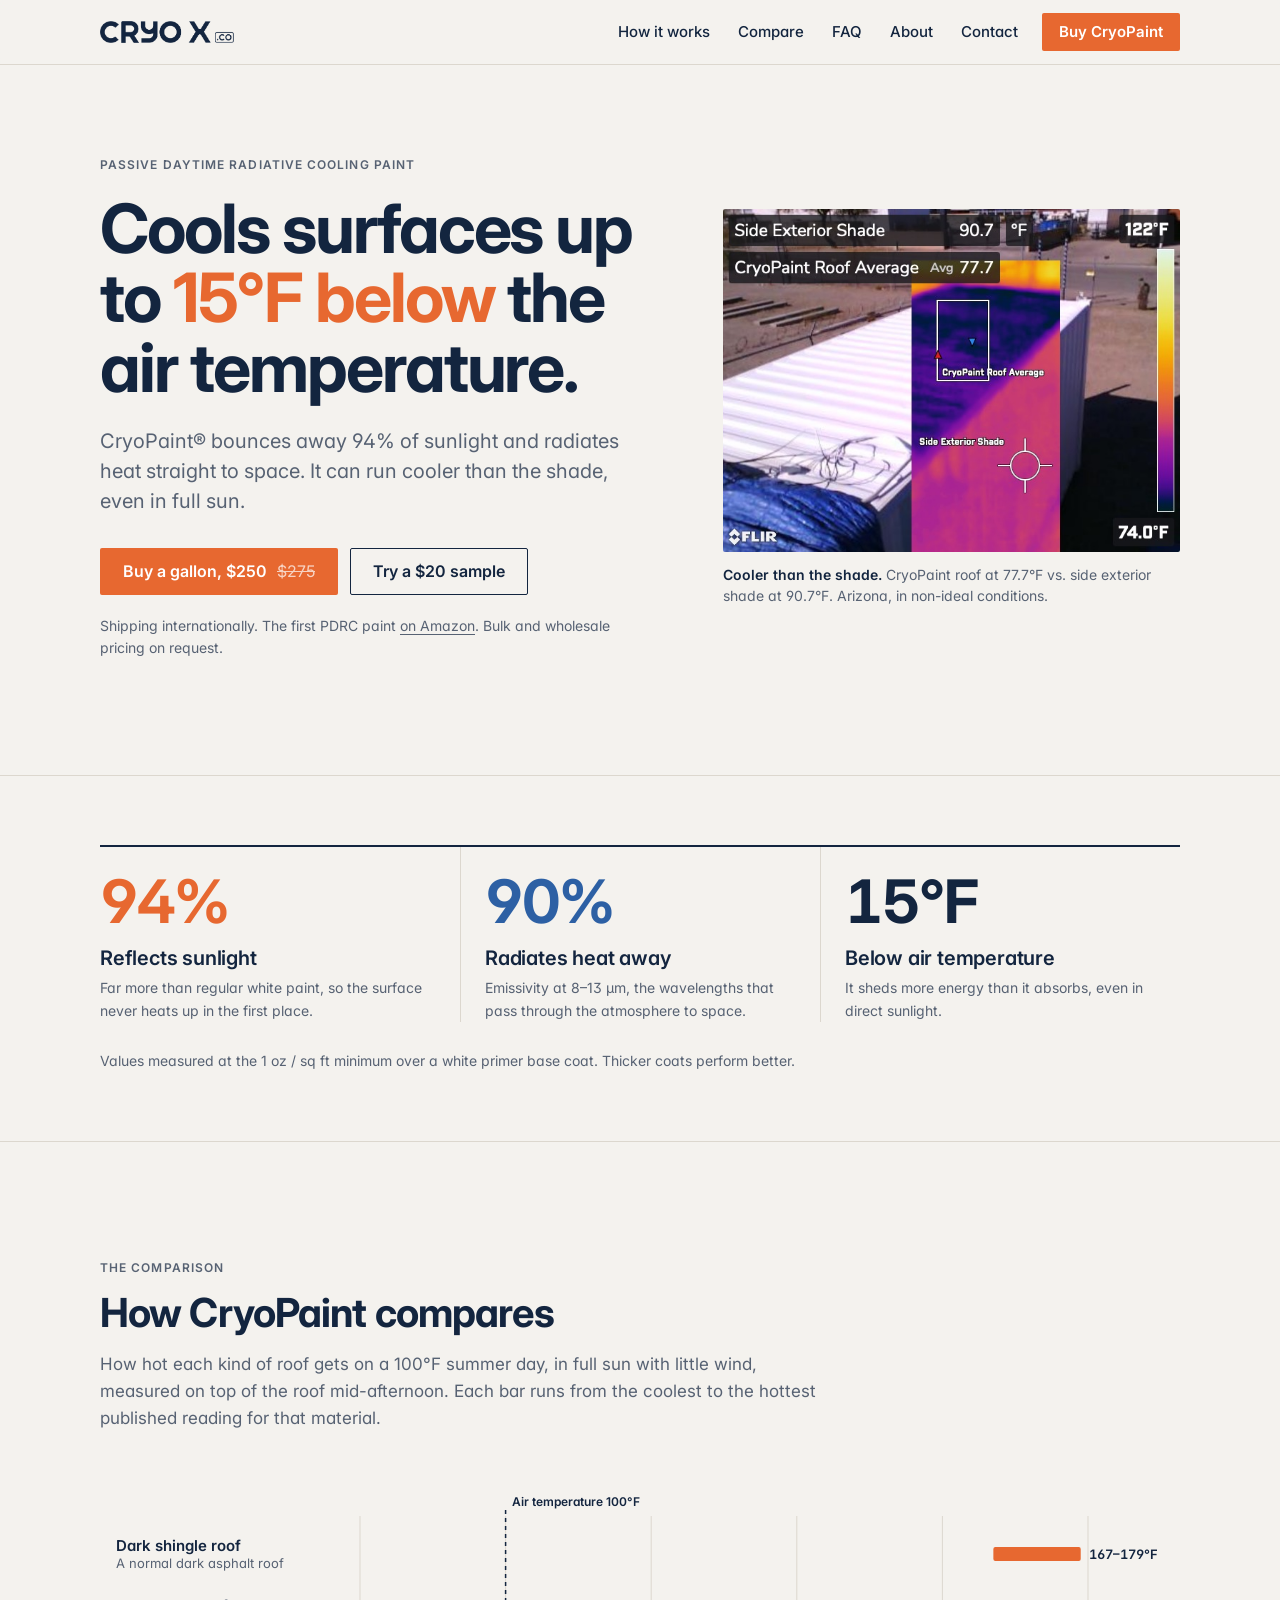
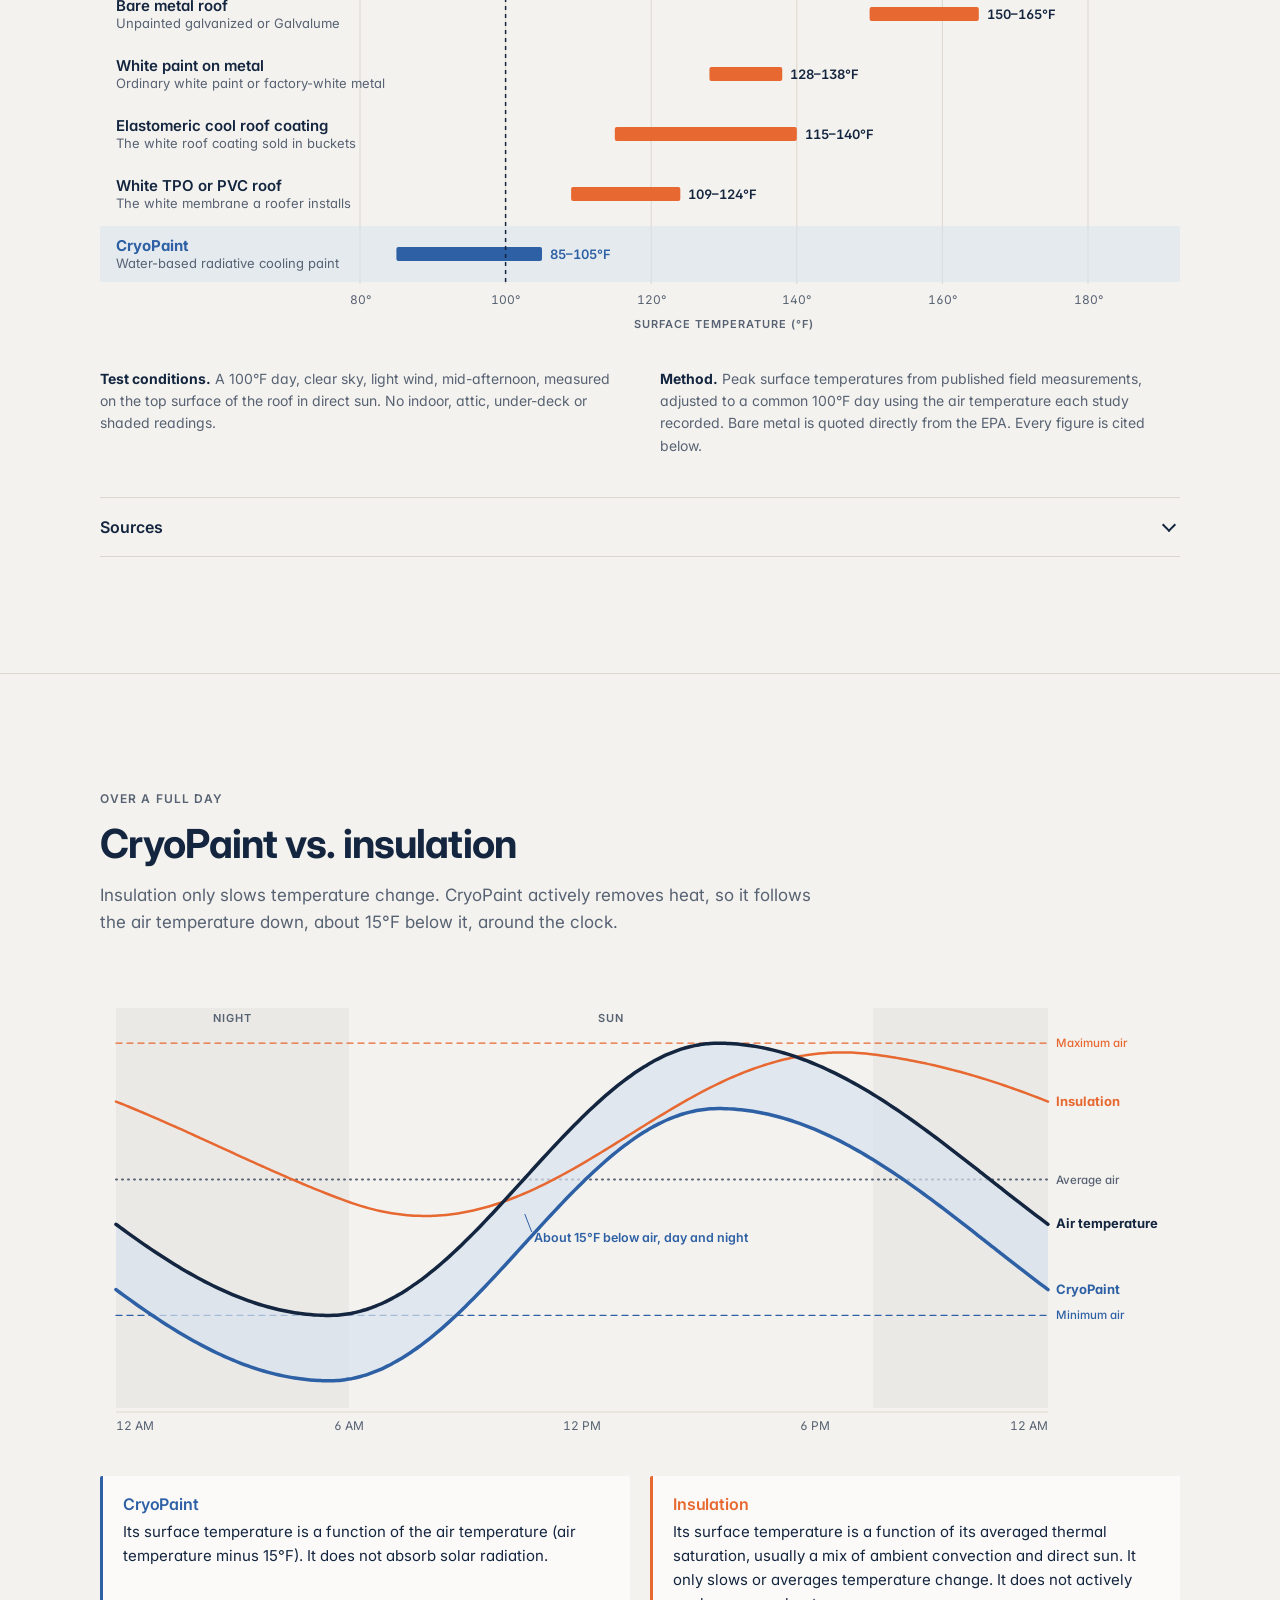
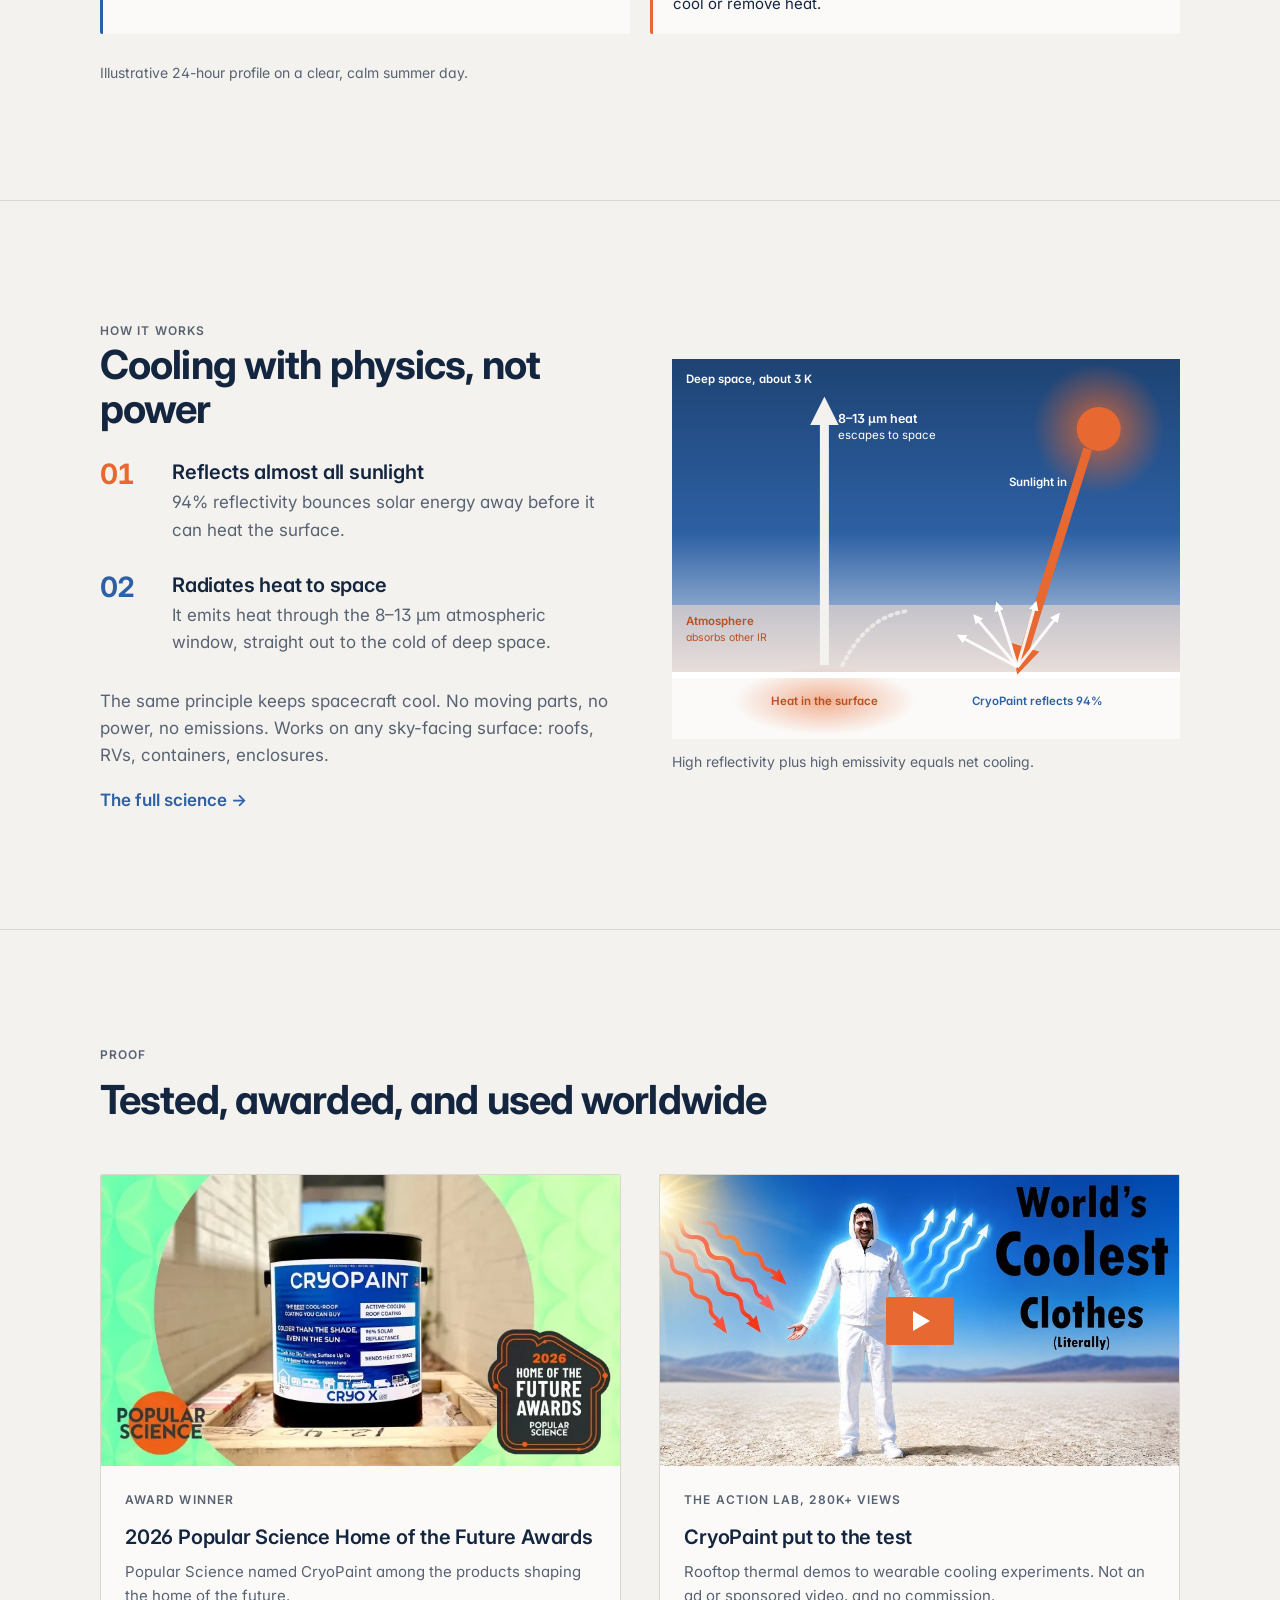
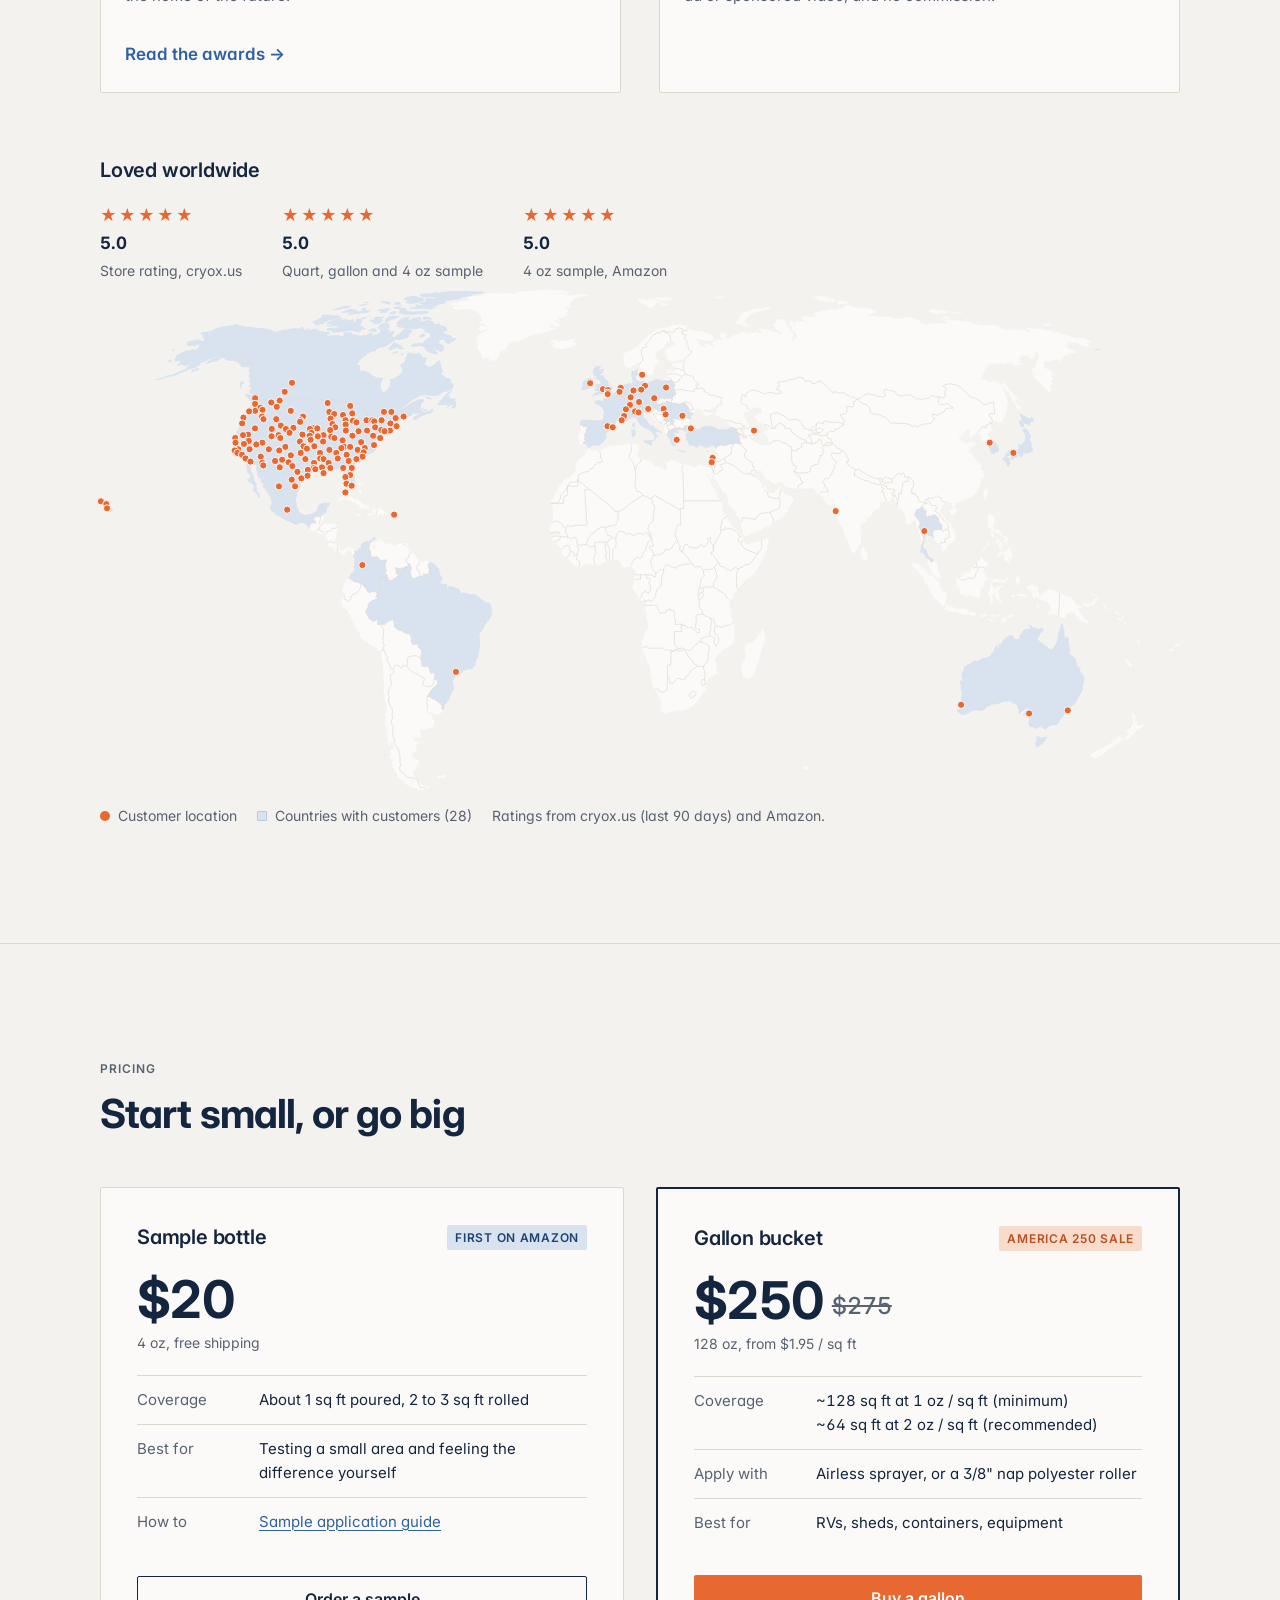
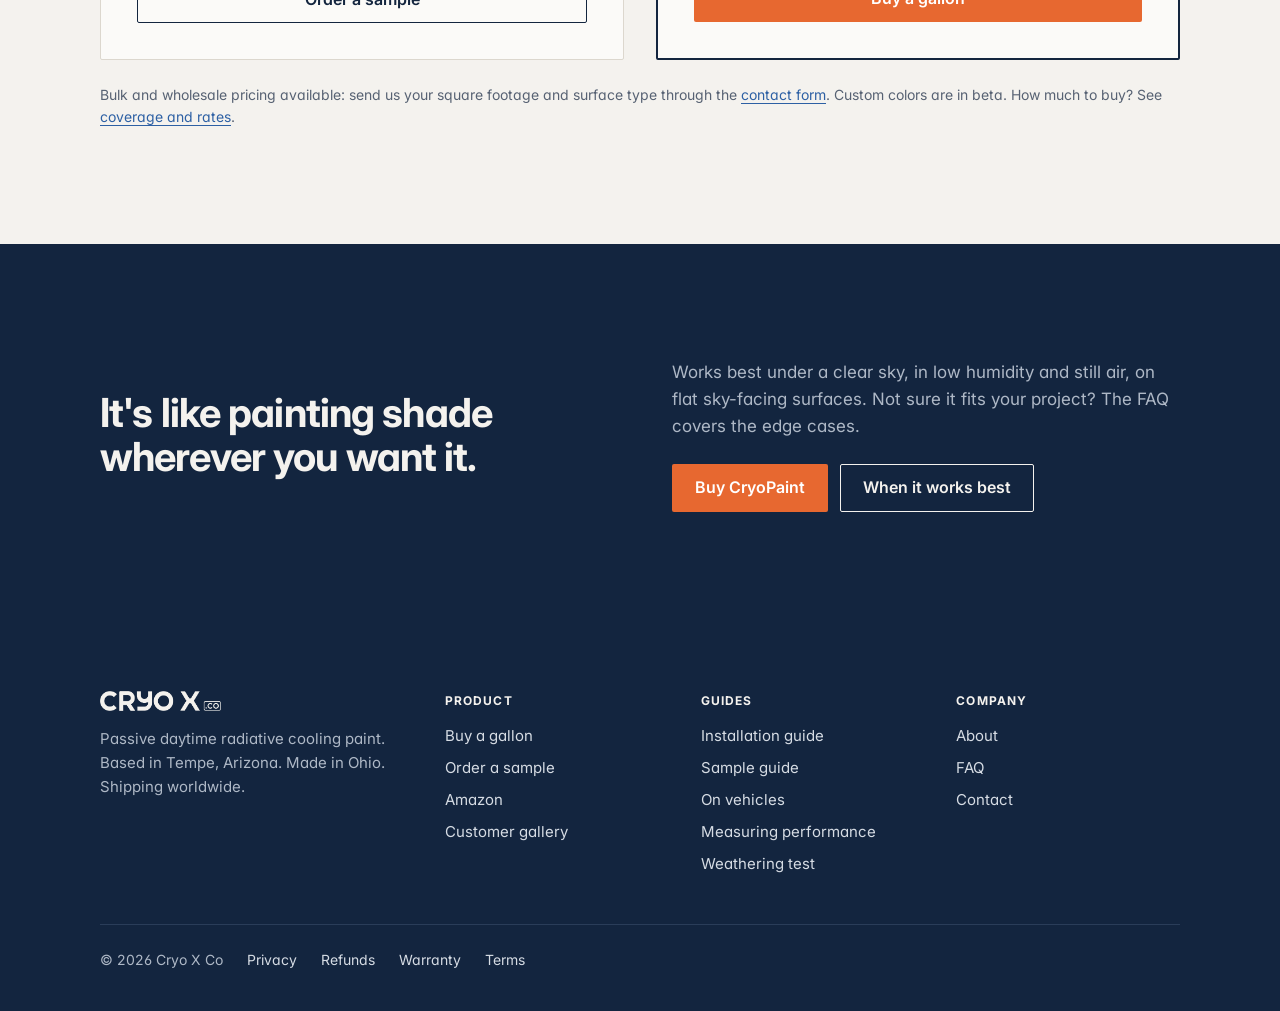
==== docs/index.html @ d5970e43 "Cryo X design refresh: two-color palette, type scale, D3 charts and map Co-Authored-By: Claude Opus " ====
<!doctype html>
<html lang="en">
<head>
<meta charset="utf-8">
<meta name="viewport" content="width=device-width, initial-scale=1, viewport-fit=cover">
<title>CryoPaint: Radiative Cooling Paint | Cryo X Co</title>
<meta name="description" content="CryoPaint passive radiative cooling paint cools surfaces up to 15°F below the air temperature with 94% solar reflectivity. Headquartered in Arizona.">
<meta name="theme-color" content="#F4F2EE">
<meta name="robots" content="noindex, nofollow">
<link rel="canonical" href="https://cryox.co/">
<link rel="preconnect" href="https://fonts.googleapis.com">
<link rel="preconnect" href="https://fonts.gstatic.com" crossorigin>
<link href="https://fonts.googleapis.com/css2?family=Inter:wght@400;500;600;700&display=swap" rel="stylesheet">
<link rel="stylesheet" href="css/site.css?v=1793215789">
</head>
<body>
<header class="site-head">
  <div class="wrap">
    <a class="brand" href="index.html" aria-label="Cryo X Co home"><img src="img/logo-ink.png" alt="Cryo X Co" width="140" height="22"></a>
    <nav class="nav" aria-label="Main">
      <a href="index.html#how">How it works</a>
      <a href="index.html#compare">Compare</a>
      <a href="faq.html">FAQ</a>
      <a href="about.html">About</a>
      <a href="https://cryox.co/contact">Contact</a>
    </nav>
    <a class="btn btn-primary btn-sm" href="https://www.cryox.us/products/cryopaint-gallon?utm_source=cryox.co&amp;utm_medium=referral&amp;utm_campaign=buy_button">Buy CryoPaint</a>
    <button class="menu-btn" aria-label="Menu" aria-expanded="false">
      <svg width="18" height="14" viewBox="0 0 18 14" aria-hidden="true"><path d="M0 1h18M0 7h18M0 13h18" stroke="currentColor" stroke-width="2"/></svg>
    </button>
  </div>
</header>
<main>
<section class="hero">
  <div class="wrap grid-2">
    <div>
      <span class="label">Passive daytime radiative cooling paint</span>
      <h1 class="display">Cools surfaces up to <span class="hl">15°F below</span> the air temperature.</h1>
      <p class="lede">CryoPaint® bounces away 94% of sunlight and radiates heat straight to space. It can run cooler than the shade, even in full sun.</p>
      <div class="btn-row">
        <a class="btn btn-primary" href="https://www.cryox.us/products/cryopaint-gallon?utm_source=cryox.co&amp;utm_medium=referral&amp;utm_campaign=buy_button">Buy a gallon, $250 <s>$275</s></a>
        <a class="btn btn-ghost" href="https://www.cryox.us/products/cryopaint-sample?utm_source=cryox.co&amp;utm_medium=referral&amp;utm_campaign=sample_button">Try a $20 sample</a>
      </div>
      <p class="hero-meta">Shipping internationally. The first PDRC paint <a href="https://www.amazon.com/dp/B0H5G1BRLW">on Amazon</a>. Bulk and wholesale pricing on request.</p>
    </div>
    <figure class="photo">
      <img src="img/thermal-shade.jpg" width="640" height="480" alt="Thermal image: CryoPaint-coated roof at 77.7°F next to exterior shade at 90.7°F">
      <figcaption><strong>Cooler than the shade.</strong> CryoPaint roof at 77.7°F vs. side exterior shade at 90.7°F. Arizona, in non-ideal conditions.</figcaption>
    </figure>
  </div>
</section>

<section class="tight">
  <div class="wrap">
    <div class="stats">
      <div class="stat">
        <div class="big orange">94%</div>
        <h3>Reflects sunlight</h3>
        <p>Far more than regular white paint, so the surface never heats up in the first place.</p>
      </div>
      <div class="stat">
        <div class="big blue">90%</div>
        <h3>Radiates heat away</h3>
        <p>Emissivity at 8–13 µm, the wavelengths that pass through the atmosphere to space.</p>
      </div>
      <div class="stat">
        <div class="big">15°F</div>
        <h3>Below air temperature</h3>
        <p>It sheds more energy than it absorbs, even in direct sunlight.</p>
      </div>
    </div>
    <p class="footnote">Values measured at the 1 oz / sq ft minimum over a white primer base coat. Thicker coats perform better.</p>
  </div>
</section>

<section id="compare">
  <div class="wrap">
    <div class="sec-head">
      <span class="label">The comparison</span>
      <h2>How CryoPaint compares</h2>
      <p>How hot each kind of roof gets on a 100°F summer day, in full sun with little wind, measured on top of the roof mid-afternoon. Each bar runs from the coolest to the hottest published reading for that material.</p>
    </div>
    <div id="compare-chart" class="chart"></div>
    <div class="chart-notes">
      <p><strong>Test conditions.</strong> A 100°F day, clear sky, light wind, mid-afternoon, measured on the top surface of the roof in direct sun. No indoor, attic, under-deck or shaded readings.</p>
      <p><strong>Method.</strong> Peak surface temperatures from published field measurements, adjusted to a common 100°F day using the air temperature each study recorded. Bare metal is quoted directly from the EPA. Every figure is cited below.</p>
    </div>
    <details class="sources">
      <summary>Sources</summary>
      <div class="details-body">
        <div class="source-item">
          <h4>Dark shingle roof, 167–179°F</h4>
          <ul>
            <li>171.3°F with air at 104°F. Black EPDM membrane, Long Island City NY, July 2011. Gaffin et al., <em>Environmental Research Letters</em> 7:014029 (2012), Table 3.</li>
            <li>164.1°F with daily max air 85 to 95°F. Asphalt shingle panel, August 2000. Kriner, Miller &amp; Desjarlais, Oak Ridge National Laboratory, Buildings VIII, Table 2.</li>
            <li>Corroboration: EPA, <em>Reducing Urban Heat Islands</em>, Ch. 4 (draft): black asphalt roofs reach 165 to 185°F at summer midday.</li>
          </ul>
        </div>
        <div class="source-item">
          <h4>Bare metal roof, 150–165°F</h4>
          <ul>
            <li>Quoted directly from EPA, <em>Reducing Urban Heat Islands</em>, Ch. 4 (draft).</li>
            <li>Also measured: ORNL Buildings VIII, Table A-1: unpainted galvanized steel peaked at 156.0°F, 55% Al-Zn at 147.8°F (no air temperature published, so not used to set the bar).</li>
          </ul>
        </div>
        <div class="source-item">
          <h4>White paint on metal, 128–138°F</h4>
          <ul>
            <li>123.0°F with daily max air 85 to 95°F. White PVDF painted galvanized steel, weathered reflectance 0.610. ORNL Buildings VIII, Table 2.</li>
            <li>Reflectance basis: 0.55 to 0.70 for white painted metal. <em>A Practical Guide to Cool Roofs and Cool Pavements</em>, Global Cool Cities Alliance, 2012.</li>
          </ul>
        </div>
        <div class="source-item">
          <h4>Elastomeric cool roof coating, 115–140°F</h4>
          <ul>
            <li>120°F with outdoor air peaking just under 105°F. Davis CA, July 1997. Akbari, Gartland &amp; Konopacki, LBNL, ACEEE Summer Study 1998.</li>
            <li>135°F with outdoor air about 95°F. San Jose CA, August 1997. Same study.</li>
            <li>127.6°F with air at 104°F. White acrylic elastomeric, MoMA Queens NY, July 2011. Gaffin et al. (2012).</li>
          </ul>
        </div>
        <div class="source-item">
          <h4>White TPO or PVC roof, 109–124°F</h4>
          <ul>
            <li>106.1°F with max outdoor air about 97°F. New white thermoplastic membrane, August 1998. Roodvoets, Miller &amp; Desjarlais, ORNL and Cool Roof Rating Council, Table 1.</li>
            <li>127.6°F with air at 104°F. White TPO sample, Queens Botanical Garden NY, July 2011. Gaffin et al. (2012).</li>
            <li>After three years of weathering the same membrane read 140.2°F (no air temperature published, so not used to set the bar).</li>
          </ul>
        </div>
        <div class="source-item">
          <h4>CryoPaint, 85–105°F</h4>
          <ul>
            <li>Rated 0 to 15°F below air temperature on sky-facing surfaces in direct sun, with 94% solar reflectance and 90% 8–13 µm emissivity. The top of the range is the worst case, a few degrees above air. Wind, humidity and tilt beyond 30 degrees reduce the margin.</li>
            <li>This is a Cryo X Co product specification, not a third-party field measurement, and is the only bar not drawn from published literature.</li>
          </ul>
        </div>
      </div>
    </details>
  </div>
</section>

<section id="insulation">
  <div class="wrap">
    <div class="sec-head">
      <span class="label">Over a full day</span>
      <h2>CryoPaint vs. insulation</h2>
      <p>Insulation only slows temperature change. CryoPaint actively removes heat, so it follows the air temperature down, about 15°F below it, around the clock.</p>
    </div>
    <div class="legend" id="insulation-legend" hidden>
      <span><i style="background:var(--ink)"></i>Air temperature</span>
      <span><i style="background:var(--orange)"></i>Insulation</span>
      <span><i style="background:var(--blue)"></i>CryoPaint</span>
    </div>
    <div id="insulation-chart" class="chart"></div>
    <div class="callouts">
      <div class="callout">
        <h3 class="hl-blue">CryoPaint</h3>
        <p>Its surface temperature is a function of the air temperature (air temperature minus 15°F). It does not absorb solar radiation.</p>
      </div>
      <div class="callout orange">
        <h3 class="hl">Insulation</h3>
        <p>Its surface temperature is a function of its averaged thermal saturation, usually a mix of ambient convection and direct sun. It only slows or averages temperature change. It does not actively cool or remove heat.</p>
      </div>
    </div>
    <p class="footnote">Illustrative 24-hour profile on a clear, calm summer day.</p>
  </div>
</section>

<section id="how">
  <div class="wrap grid-2">
    <div>
      <span class="label">How it works</span>
      <h2>Cooling with physics, not power</h2>
      <div class="points">
        <div class="point">
          <div class="n hl">01</div>
          <div><h3>Reflects almost all sunlight</h3><p>94% reflectivity bounces solar energy away before it can heat the surface.</p></div>
        </div>
        <div class="point">
          <div class="n hl-blue">02</div>
          <div><h3>Radiates heat to space</h3><p>It emits heat through the 8–13 µm atmospheric window, straight out to the cold of deep space.</p></div>
        </div>
      </div>
      <p class="muted">The same principle keeps spacecraft cool. No moving parts, no power, no emissions. Works on any sky-facing surface: roofs, RVs, containers, enclosures.</p>
      <p><a class="text-link" href="https://cryox.co/how-it-works">The full science</a></p>
    </div>
    <figure>
      <div id="how-diagram" class="chart"></div>
      <figcaption>High reflectivity plus high emissivity equals net cooling.</figcaption>
    </figure>
  </div>
</section>

<section id="proof">
  <div class="wrap">
    <div class="sec-head">
      <span class="label">Proof</span>
      <h2>Tested, awarded, and used worldwide</h2>
    </div>
    <div class="proof">
      <article class="card">
        <a href="https://www.popsci.com/gear/home-of-the-future-awards-2026/"><img src="img/popsci.webp" width="768" height="432" alt="Winner of the 2026 Popular Science Home of the Future Awards" loading="lazy"></a>
        <div class="card-body">
          <span class="label">Award winner</span>
          <h3>2026 Popular Science Home of the Future Awards</h3>
          <p>Popular Science named CryoPaint among the products shaping the home of the future.</p>
          <a class="text-link" href="https://www.popsci.com/gear/home-of-the-future-awards-2026/">Read the awards</a>
        </div>
      </article>
      <article class="card">
        <button class="video" data-yt="FnKNOPlR2Yo" aria-label="Play: The Action Lab puts CryoPaint to the test">
          <img src="img/actionlab.jpg" width="960" height="540" alt="" loading="lazy">
          <span class="play" aria-hidden="true"></span>
        </button>
        <div class="card-body">
          <span class="label">The Action Lab, 280K+ views</span>
          <h3>CryoPaint put to the test</h3>
          <p>Rooftop thermal demos to wearable cooling experiments. Not an ad or sponsored video, and no commission.</p>
        </div>
      </article>
    </div>

    <div class="map-wrap">
      <h3>Loved worldwide</h3>
      <div class="ratings">
        <div class="rating"><span class="stars" aria-hidden="true">★★★★★</span><span class="score">5.0</span><span class="what">Store rating, cryox.us</span></div>
        <div class="rating"><span class="stars" aria-hidden="true">★★★★★</span><span class="score">5.0</span><span class="what">Quart, gallon and 4 oz sample</span></div>
        <div class="rating"><span class="stars" aria-hidden="true">★★★★★</span><span class="score">5.0</span><span class="what">4 oz sample, Amazon</span></div>
      </div>
      <div id="customer-map" class="chart" data-world="data/countries-110m.json" data-points="data/customers.json"></div>
      <div class="map-legend">
        <span><i></i>Customer location</span>
        <span><i class="sq"></i><span>Countries with customers (<span id="country-count">20+</span>)</span></span>
        <span>Ratings from cryox.us (last 90 days) and Amazon.</span>
      </div>
    </div>
  </div>
</section>

<section id="buy">
  <div class="wrap">
    <div class="sec-head">
      <span class="label">Pricing</span>
      <h2>Start small, or go big</h2>
    </div>
    <div class="prices">
      <div class="price-card">
        <div class="top"><h3>Sample bottle</h3><span class="tag blue">First on Amazon</span></div>
        <div class="price">$20</div>
        <div class="unit">4 oz, free shipping</div>
        <ul class="spec">
          <li><span>Coverage</span><span>About 1 sq ft poured, 2 to 3 sq ft rolled</span></li>
          <li><span>Best for</span><span>Testing a small area and feeling the difference yourself</span></li>
          <li><span>How to</span><span><a href="https://cryox.co/sample-guide">Sample application guide</a></span></li>
        </ul>
        <a class="btn btn-ghost" href="https://www.cryox.us/products/cryopaint-sample?utm_source=cryox.co&amp;utm_medium=referral&amp;utm_campaign=sample_button">Order a sample</a>
      </div>
      <div class="price-card featured">
        <div class="top"><h3>Gallon bucket</h3><span class="tag">America 250 sale</span></div>
        <div class="price">$250<s>$275</s></div>
        <div class="unit">128 oz, from $1.95 / sq ft</div>
        <ul class="spec">
          <li><span>Coverage</span><span class="num">~128 sq ft at 1 oz / sq ft (minimum)<br>~64 sq ft at 2 oz / sq ft (recommended)</span></li>
          <li><span>Apply with</span><span>Airless sprayer, or a 3/8" nap polyester roller</span></li>
          <li><span>Best for</span><span>RVs, sheds, containers, equipment</span></li>
        </ul>
        <a class="btn btn-primary" href="https://www.cryox.us/products/cryopaint-gallon?utm_source=cryox.co&amp;utm_medium=referral&amp;utm_campaign=buy_button">Buy a gallon</a>
      </div>
    </div>
    <p class="price-note">Bulk and wholesale pricing available: send us your square footage and surface type through the <a href="https://cryox.co/contact">contact form</a>. Custom colors are in beta. How much to buy? See <a href="faq.html#application">coverage and rates</a>.</p>
  </div>
</section>

<section class="band-ink">
  <div class="wrap grid-2">
    <div>
      <h2>It's like painting shade wherever you want it.</h2>
    </div>
    <div>
      <p class="muted" style="margin-bottom:24px">Works best under a clear sky, in low humidity and still air, on flat sky-facing surfaces. Not sure it fits your project? The FAQ covers the edge cases.</p>
      <div class="btn-row">
        <a class="btn btn-primary" href="https://www.cryox.us/products/cryopaint-gallon?utm_source=cryox.co&amp;utm_medium=referral&amp;utm_campaign=buy_button">Buy CryoPaint</a>
        <a class="btn btn-ghost" href="faq.html#conditions">When it works best</a>
      </div>
    </div>
  </div>
</section>
</main>
<footer class="site-foot">
  <div class="wrap">
    <div class="cols">
      <div>
        <a class="brand" href="index.html"><img src="img/logo-light.png" alt="Cryo X Co" width="128" height="20"></a>
        <p>Passive daytime radiative cooling paint. Based in Tempe, Arizona. Made in Ohio. Shipping worldwide.</p>
      </div>
      <div>
        <h4>Product</h4>
        <ul>
          <li><a href="https://www.cryox.us/products/cryopaint-gallon?utm_source=cryox.co&amp;utm_medium=referral&amp;utm_campaign=buy_button">Buy a gallon</a></li>
          <li><a href="https://www.cryox.us/products/cryopaint-sample?utm_source=cryox.co&amp;utm_medium=referral&amp;utm_campaign=sample_button">Order a sample</a></li>
          <li><a href="https://www.amazon.com/dp/B0H5G1BRLW">Amazon</a></li>
          <li><a href="https://cryox.co/applications">Customer gallery</a></li>
        </ul>
      </div>
      <div>
        <h4>Guides</h4>
        <ul>
          <li><a href="https://cryox.co/gallon-guide">Installation guide</a></li>
          <li><a href="https://cryox.co/sample-guide">Sample guide</a></li>
          <li><a href="https://cryox.co/vehicles">On vehicles</a></li>
          <li><a href="https://cryox.co/measuring-performance">Measuring performance</a></li>
          <li><a href="https://cryox.co/weathering">Weathering test</a></li>
        </ul>
      </div>
      <div>
        <h4>Company</h4>
        <ul>
          <li><a href="about.html">About</a></li>
          <li><a href="faq.html">FAQ</a></li>
          <li><a href="https://cryox.co/contact">Contact</a></li>
        </ul>
      </div>
    </div>
    <div class="legal">
      <span>&copy; 2026 Cryo X Co</span>
      <a href="https://cryox.co/privacy-policy">Privacy</a>
      <a href="https://cryox.co/refund-policy">Refunds</a>
      <a href="https://cryox.co/warranty">Warranty</a>
      <a href="https://cryox.co/terms-of-service">Terms</a>
    </div>
  </div>
</footer>
<script src="vendor/d3.min.js"></script>
<script src="vendor/topojson-client.min.js"></script>
<script src="js/site.js?v=1793215789"></script>
</body>
</html>
---- docs/css/site.css ----
/* Cryo X Co: two colors (orange #E76830, blue #2D60A4) + tints/shades, bg #F4F2EE. */
:root {
  --orange: #E76830;
  --orange-dark: #B9501F;
  --orange-tint: #F8DCCB;
  --blue: #2D60A4;
  --blue-dark: #1E4373;
  --blue-tint: #D9E3F0;
  --ink: #13253F;
  --ink-2: #576273;
  --bg: #F4F2EE;
  --surface: #FBFAF8;
  --rule: #DCD7CE;
  --radius: 2px;

  /* Type scale: one family, five steps. */
  --font: "Inter", system-ui, -apple-system, "Segoe UI", sans-serif;
  --fs-display: clamp(2.5rem, 1.6rem + 3.6vw, 4.25rem);
  --fs-h2: clamp(1.75rem, 1.35rem + 1.6vw, 2.5rem);
  --fs-h3: 1.25rem;
  --fs-body: 1.0625rem;
  --fs-small: 0.875rem;
  --fs-label: 0.75rem;

  --wrap: 1160px;
  --gutter: clamp(16px, 4vw, 40px);
  --section: clamp(64px, 9vw, 120px);
}

*, *::before, *::after { box-sizing: border-box; }
[hidden] { display: none !important; }
html { -webkit-text-size-adjust: 100%; scroll-behavior: smooth; }
body {
  margin: 0;
  background: var(--bg);
  color: var(--ink);
  font: 400 var(--fs-body)/1.6 var(--font);
  font-feature-settings: "cv11", "ss01";
  -webkit-font-smoothing: antialiased;
}
img, svg { display: block; max-width: 100%; }
a { color: var(--blue); text-underline-offset: 3px; text-decoration-thickness: 1px; }
a:hover { color: var(--blue-dark); }
::selection { background: var(--orange-tint); }

/* ---------- Type ---------- */
h1, h2, h3, h4 { margin: 0; color: var(--ink); font-weight: 700; }
.display { font-size: var(--fs-display); line-height: 1.02; letter-spacing: -0.03em; }
h2, .h2 { font-size: var(--fs-h2); line-height: 1.1; letter-spacing: -0.022em; }
h3, .h3 { font-size: var(--fs-h3); line-height: 1.3; font-weight: 600; letter-spacing: -0.01em; }
p { margin: 0 0 1em; }
p:last-child { margin-bottom: 0; }
.lede { font-size: 1.25rem; line-height: 1.5; color: var(--ink-2); max-width: 40ch; }
.small, small { font-size: var(--fs-small); line-height: 1.5; }
.muted { color: var(--ink-2); }
.label {
  font-size: var(--fs-label); font-weight: 600; letter-spacing: 0.09em;
  text-transform: uppercase; color: var(--ink-2);
}
.num { font-variant-numeric: tabular-nums; }
.hl { color: var(--orange); }
.hl-blue { color: var(--blue); }

/* ---------- Layout ---------- */
.wrap { max-width: var(--wrap); margin: 0 auto; padding: 0 var(--gutter); }
.narrow { max-width: 760px; }
section { padding: var(--section) 0; }
section + section { border-top: 1px solid var(--rule); }
section.tight { padding: calc(var(--section) * 0.6) 0; }
.band-ink { background: var(--ink); color: var(--bg); border-top: 0 !important; }
.band-ink h2, .band-ink h3 { color: var(--bg); }
.band-ink .muted, .band-ink .label { color: #AEB8C6; }
.band-ink + section { border-top: 0; }
.sec-head { max-width: 720px; margin-bottom: clamp(32px, 4vw, 56px); }
.sec-head .label { display: block; margin-bottom: 14px; }
.sec-head h2 + p { margin-top: 16px; color: var(--ink-2); }
.grid-2 { display: grid; grid-template-columns: repeat(2, minmax(0, 1fr)); gap: clamp(32px, 5vw, 72px); align-items: center; }
.grid-3 { display: grid; grid-template-columns: repeat(3, minmax(0, 1fr)); gap: clamp(24px, 3vw, 40px); }
@media (max-width: 860px) {
  .grid-2, .grid-3 { grid-template-columns: 1fr; }
}

/* ---------- Header ---------- */
.site-head {
  position: sticky; top: 0; z-index: 20;
  background: rgba(244, 242, 238, 0.92);
  backdrop-filter: saturate(1.4) blur(10px);
  -webkit-backdrop-filter: saturate(1.4) blur(10px);
  border-bottom: 1px solid var(--rule);
}
.site-head .wrap { display: flex; align-items: center; gap: 24px; height: 64px; }
.brand img { height: 22px; width: auto; }
.nav { display: flex; gap: 28px; margin-left: auto; font-size: 0.9375rem; font-weight: 500; }
.nav a { color: var(--ink); text-decoration: none; }
.nav a:hover, .nav a[aria-current="page"] { color: var(--orange); }
.menu-btn { display: none; }
@media (max-width: 860px) {
  .nav { display: none; }
  .site-head .btn { margin-left: auto; }
  .menu-btn {
    display: grid; place-items: center; width: 40px; height: 40px;
    border: 1px solid var(--rule); border-radius: var(--radius); background: transparent; color: var(--ink); cursor: pointer;
  }
  .nav.open {
    display: flex; flex-direction: column; gap: 0;
    position: absolute; top: 64px; left: 0; right: 0;
    background: var(--bg); border-bottom: 1px solid var(--rule);
    padding: 8px var(--gutter) 16px;
  }
  .nav.open a { padding: 12px 0; border-bottom: 1px solid var(--rule); font-size: 1.0625rem; }
  .nav.open a:last-child { border-bottom: 0; }
}

/* ---------- Buttons ---------- */
.btn {
  display: inline-flex; align-items: center; gap: 10px;
  padding: 13px 22px; border-radius: var(--radius);
  font: 600 1rem/1.2 var(--font); text-decoration: none; white-space: nowrap;
  border: 1px solid transparent; cursor: pointer;
  transition: background-color .15s, color .15s, border-color .15s;
}
.btn-primary { background: var(--orange); color: #fff; }
.btn-primary:hover { background: var(--orange-dark); color: #fff; }
.btn-ghost { background: transparent; color: var(--ink); border-color: var(--ink); }
.btn-ghost:hover { background: var(--ink); color: var(--bg); }
.band-ink .btn-ghost { color: var(--bg); border-color: var(--bg); }
.band-ink .btn-ghost:hover { background: var(--bg); color: var(--ink); }
.btn-sm { padding: 9px 16px; font-size: 0.9375rem; }
.btn s { opacity: 0.7; font-weight: 400; }
.btn-row { display: flex; flex-wrap: wrap; gap: 12px; align-items: center; }
.text-link { font-weight: 600; text-decoration: none; }
.text-link::after { content: " \2192"; }
.text-link:hover { text-decoration: underline; }

/* The few remaining pills */
.tag {
  display: inline-block; padding: 3px 8px; border-radius: var(--radius);
  font-size: var(--fs-label); font-weight: 600; letter-spacing: 0.06em; text-transform: uppercase;
  background: var(--orange-tint); color: var(--orange-dark);
}
.tag.blue { background: var(--blue-tint); color: var(--blue-dark); }

/* ---------- Hero ---------- */
.hero { padding: clamp(48px, 7vw, 96px) 0 var(--section); }
.hero .grid-2 { grid-template-columns: 1.1fr 0.9fr; }
.hero .label { display: block; margin-bottom: 20px; }
.hero h1 { margin-bottom: 24px; }
.hero .lede { margin-bottom: 32px; }
.hero-meta { margin-top: 20px; font-size: var(--fs-small); color: var(--ink-2); }
.hero-meta a { color: inherit; }
figure { margin: 0; }
.photo img { width: 100%; height: auto; border-radius: var(--radius); }
figcaption { margin-top: 12px; font-size: var(--fs-small); color: var(--ink-2); line-height: 1.5; }
figcaption strong { color: var(--ink); font-weight: 600; }
@media (max-width: 860px) { .hero .grid-2 { grid-template-columns: 1fr; } }

/* ---------- Stats ---------- */
.stats { display: grid; grid-template-columns: repeat(3, 1fr); border-top: 2px solid var(--ink); }
.stat { padding: 24px 24px 0 0; }
.stat + .stat { padding-left: 24px; border-left: 1px solid var(--rule); }
.stat .big {
  font-size: clamp(2.5rem, 1.8rem + 2.6vw, 3.75rem); font-weight: 700; line-height: 1;
  letter-spacing: -0.03em; font-variant-numeric: tabular-nums;
}
.stat .big.orange { color: var(--orange); }
.stat .big.blue { color: var(--blue); }
.stat h3 { margin: 14px 0 6px; }
.stat p { color: var(--ink-2); font-size: var(--fs-small); }
.footnote { margin-top: 28px; font-size: var(--fs-small); color: var(--ink-2); }
@media (max-width: 700px) {
  .stats { grid-template-columns: 1fr; }
  .stat, .stat + .stat { padding: 20px 0; border-left: 0; }
  .stat + .stat { border-top: 1px solid var(--rule); }
}

/* ---------- Charts ---------- */
.chart { width: 100%; position: relative; }
.chart svg { overflow: visible; }
.chart text { font-family: var(--font); fill: var(--ink); }
.chart .axis text { font-size: 12px; fill: var(--ink-2); font-variant-numeric: tabular-nums; }
.chart .axis line, .chart .grid line { stroke: var(--rule); }
.chart .axis path { display: none; }
.chart-notes { display: grid; grid-template-columns: 1fr 1fr; gap: 24px 40px; margin-top: 32px; font-size: var(--fs-small); color: var(--ink-2); }
.chart-notes strong { color: var(--ink); }
@media (max-width: 700px) { .chart-notes { grid-template-columns: 1fr; } }
.callouts { display: grid; grid-template-columns: 1fr 1fr; gap: 20px; margin-top: 28px; }
.callout { padding: 18px 20px; background: var(--surface); border-left: 3px solid var(--blue); border-radius: var(--radius); font-size: 0.9375rem; }
.callout.orange { border-left-color: var(--orange); }
.callout h3 { font-size: 1rem; margin-bottom: 6px; }
@media (max-width: 700px) { .callouts { grid-template-columns: 1fr; } }
.legend { display: flex; flex-wrap: wrap; gap: 8px 20px; margin-bottom: 16px; font-size: var(--fs-small); color: var(--ink-2); }
.legend span { display: inline-flex; align-items: center; gap: 8px; }
.legend i { display: inline-block; width: 18px; height: 3px; border-radius: 1px; }

/* ---------- Disclosure (sources, FAQ) ---------- */
details { border-top: 1px solid var(--rule); }
details:last-of-type { border-bottom: 1px solid var(--rule); }
summary {
  list-style: none; cursor: pointer; padding: 18px 40px 18px 0; position: relative;
  font-weight: 600; font-size: 1.0625rem; line-height: 1.4;
}
summary::-webkit-details-marker { display: none; }
summary::after {
  content: ""; position: absolute; right: 6px; top: 50%; width: 10px; height: 10px;
  border-right: 2px solid var(--ink); border-bottom: 2px solid var(--ink);
  transform: translateY(-70%) rotate(45deg); transition: transform .2s;
}
details[open] summary::after { transform: translateY(-30%) rotate(-135deg); }
summary:hover { color: var(--orange); }
.details-body { padding: 0 0 24px; color: var(--ink-2); max-width: 72ch; }
.details-body p { margin-bottom: 0.8em; }
.sources { margin-top: 40px; }
.sources summary { font-size: 1rem; }
.source-item { margin-bottom: 24px; font-size: var(--fs-small); }
.source-item h4 { font-size: 0.9375rem; margin-bottom: 4px; }
.source-item ul { margin: 8px 0 0; padding-left: 18px; }
.source-item li { margin-bottom: 6px; }

/* ---------- How it works ---------- */
.points { display: grid; gap: 28px; margin: 28px 0 32px; }
.point { display: grid; grid-template-columns: 56px 1fr; gap: 16px; align-items: start; }
.point .n {
  font-size: 1.75rem; font-weight: 700; line-height: 1.1; letter-spacing: -0.02em; font-variant-numeric: tabular-nums;
}
.point h3 { margin-bottom: 4px; }
.point p { color: var(--ink-2); }

/* ---------- Proof ---------- */
.proof { display: grid; grid-template-columns: 1fr 1fr; gap: clamp(24px, 3vw, 40px); }
.card { background: var(--surface); border: 1px solid var(--rule); border-radius: var(--radius); overflow: hidden; display: flex; flex-direction: column; }
.card-body { padding: 24px; display: flex; flex-direction: column; gap: 10px; flex: 1; }
.card-body h3 { margin-top: 4px; }
.card-body p { color: var(--ink-2); font-size: 0.9375rem; }
.card-body .text-link { margin-top: auto; padding-top: 8px; }
.card img { width: 100%; height: auto; aspect-ratio: 16 / 9; object-fit: cover; }
.video { position: relative; display: block; aspect-ratio: 16 / 9; background: var(--ink); cursor: pointer; border: 0; padding: 0; width: 100%; }
.video img { position: absolute; inset: 0; width: 100%; height: 100%; object-fit: cover; }
.video iframe { position: absolute; inset: 0; width: 100%; height: 100%; border: 0; }
.video .play {
  position: absolute; left: 50%; top: 50%; width: 68px; height: 48px; transform: translate(-50%, -50%);
  background: var(--orange); border-radius: var(--radius); display: grid; place-items: center;
}
.video .play::before { content: ""; border-style: solid; border-width: 10px 0 10px 17px; border-color: transparent transparent transparent #fff; margin-left: 4px; }
@media (max-width: 860px) { .proof { grid-template-columns: 1fr; } }

.map-wrap { margin-top: clamp(40px, 5vw, 64px); }
.ratings { display: flex; flex-wrap: wrap; gap: 12px 40px; align-items: baseline; margin: 20px 0 8px; }
.rating { display: flex; flex-direction: column; gap: 2px; }
.rating .stars { color: var(--orange); letter-spacing: 2px; font-size: 1rem; }
.rating .score { font-weight: 700; font-variant-numeric: tabular-nums; }
.rating .what { font-size: var(--fs-small); color: var(--ink-2); }
.map-legend { display: flex; flex-wrap: wrap; gap: 8px 20px; font-size: var(--fs-small); color: var(--ink-2); margin-top: 12px; }
.map-legend > span { display: inline-flex; align-items: center; gap: 8px; }
.map-legend i { width: 10px; height: 10px; border-radius: 50%; background: var(--orange); display: inline-block; }
.map-legend i.sq { border-radius: 1px; background: var(--blue-tint); border: 1px solid #B8C8DD; }

/* ---------- Pricing ---------- */
.prices { display: grid; grid-template-columns: 1fr 1fr; gap: clamp(20px, 3vw, 32px); }
.price-card { background: var(--surface); border: 1px solid var(--rule); border-radius: var(--radius); padding: clamp(24px, 3vw, 36px); display: flex; flex-direction: column; }
.price-card.featured { border: 2px solid var(--ink); }
.price-card .top { display: flex; justify-content: space-between; align-items: center; gap: 12px; margin-bottom: 12px; }
.price-card .price { font-size: clamp(2.5rem, 2rem + 2vw, 3.25rem); font-weight: 700; letter-spacing: -0.03em; line-height: 1; margin: 12px 0 6px; font-variant-numeric: tabular-nums; }
.price-card .price s { font-size: 0.45em; font-weight: 500; color: var(--ink-2); letter-spacing: 0; margin-left: 8px; vertical-align: middle; }
.price-card .unit { color: var(--ink-2); font-size: var(--fs-small); margin-bottom: 20px; }
.spec { list-style: none; padding: 0; margin: 0 0 28px; font-size: 0.9375rem; }
.spec li { display: grid; grid-template-columns: 110px 1fr; gap: 12px; padding: 12px 0; border-top: 1px solid var(--rule); }
.spec li span:first-child { color: var(--ink-2); }
.price-card .btn { margin-top: auto; justify-content: center; }
.price-note { margin-top: 24px; font-size: var(--fs-small); color: var(--ink-2); }
@media (max-width: 760px) { .prices { grid-template-columns: 1fr; } .spec li { grid-template-columns: 96px 1fr; } }

/* ---------- Tables ---------- */
.table-wrap { overflow-x: auto; -webkit-overflow-scrolling: touch; border-top: 2px solid var(--ink); }
table { width: 100%; border-collapse: collapse; font-size: 0.9375rem; min-width: 640px; }
th { text-align: left; font-size: var(--fs-label); text-transform: uppercase; letter-spacing: 0.08em; color: var(--ink-2); font-weight: 600; padding: 12px 16px 12px 0; border-bottom: 1px solid var(--rule); }
td { padding: 14px 16px 14px 0; border-bottom: 1px solid var(--rule); vertical-align: top; }
td:first-child { font-weight: 600; white-space: nowrap; }
td .muted { display: block; font-weight: 400; font-size: var(--fs-small); }

/* ---------- Lists / features ---------- */
.feature h3 { margin-bottom: 8px; }
.feature p { color: var(--ink-2); font-size: 0.9375rem; }
.feature { border-top: 2px solid var(--ink); padding-top: 18px; }
.feature.blue { border-top-color: var(--blue); }
.feature.orange { border-top-color: var(--orange); }

.cond { display: grid; grid-template-columns: 200px 1fr; gap: 8px 32px; padding: 24px 0; border-top: 1px solid var(--rule); }
.cond:last-child { border-bottom: 1px solid var(--rule); }
.cond h3 { margin-bottom: 8px; }
.cond p { color: var(--ink-2); font-size: 0.9375rem; }
@media (max-width: 700px) { .cond { grid-template-columns: 1fr; } }

.timeline { list-style: none; padding: 0; margin: 0; }
.timeline li { display: grid; grid-template-columns: 96px 1fr; gap: 24px; padding: 20px 0; border-top: 1px solid var(--rule); }
.timeline .yr { font-weight: 700; font-size: 1.25rem; color: var(--blue); font-variant-numeric: tabular-nums; }
.timeline p { color: var(--ink-2); font-size: 0.9375rem; margin-top: 4px; }

blockquote.pull {
  margin: 0; font-size: clamp(1.5rem, 1.1rem + 1.6vw, 2.25rem); line-height: 1.25; font-weight: 600;
  letter-spacing: -0.02em; max-width: 24ch;
}

/* ---------- FAQ page ---------- */
.faq-layout { display: grid; grid-template-columns: 220px 1fr; gap: clamp(32px, 5vw, 72px); align-items: start; }
.faq-toc { position: sticky; top: 88px; display: grid; gap: 2px; font-size: 0.9375rem; }
.faq-toc a { color: var(--ink-2); text-decoration: none; padding: 6px 0 6px 12px; border-left: 2px solid var(--rule); }
.faq-toc a:hover { color: var(--ink); border-left-color: var(--orange); }
.faq-group { scroll-margin-top: 88px; }
.faq-group + .faq-group { margin-top: 64px; }
.faq-group > h2 { font-size: 1.5rem; margin-bottom: 16px; }
.faq-search { width: 100%; padding: 14px 16px; font: inherit; border: 1px solid var(--rule); border-radius: var(--radius); background: var(--surface); color: var(--ink); margin-bottom: 40px; }
.faq-search:focus { outline: 2px solid var(--blue); outline-offset: 1px; }
@media (max-width: 860px) { .faq-layout { grid-template-columns: 1fr; } .faq-toc { display: none; } }

/* ---------- Footer ---------- */
.site-foot { background: var(--ink); color: #AEB8C6; padding: 64px 0 40px; font-size: 0.9375rem; }
.site-foot .cols { display: grid; grid-template-columns: 1.4fr 1fr 1fr 1fr; gap: 32px; }
.site-foot h4 { color: var(--bg); font-size: var(--fs-label); text-transform: uppercase; letter-spacing: 0.09em; margin-bottom: 14px; }
.site-foot ul { list-style: none; margin: 0; padding: 0; display: grid; gap: 8px; }
.site-foot a { color: #D6DCE4; text-decoration: none; }
.site-foot a:hover { color: var(--orange); }
.site-foot .brand img { height: 20px; margin-bottom: 16px; }
.site-foot .legal { margin-top: 48px; padding-top: 24px; border-top: 1px solid #2A3D59; display: flex; flex-wrap: wrap; gap: 8px 24px; font-size: var(--fs-small); }
@media (max-width: 860px) { .site-foot .cols { grid-template-columns: 1fr 1fr; } }
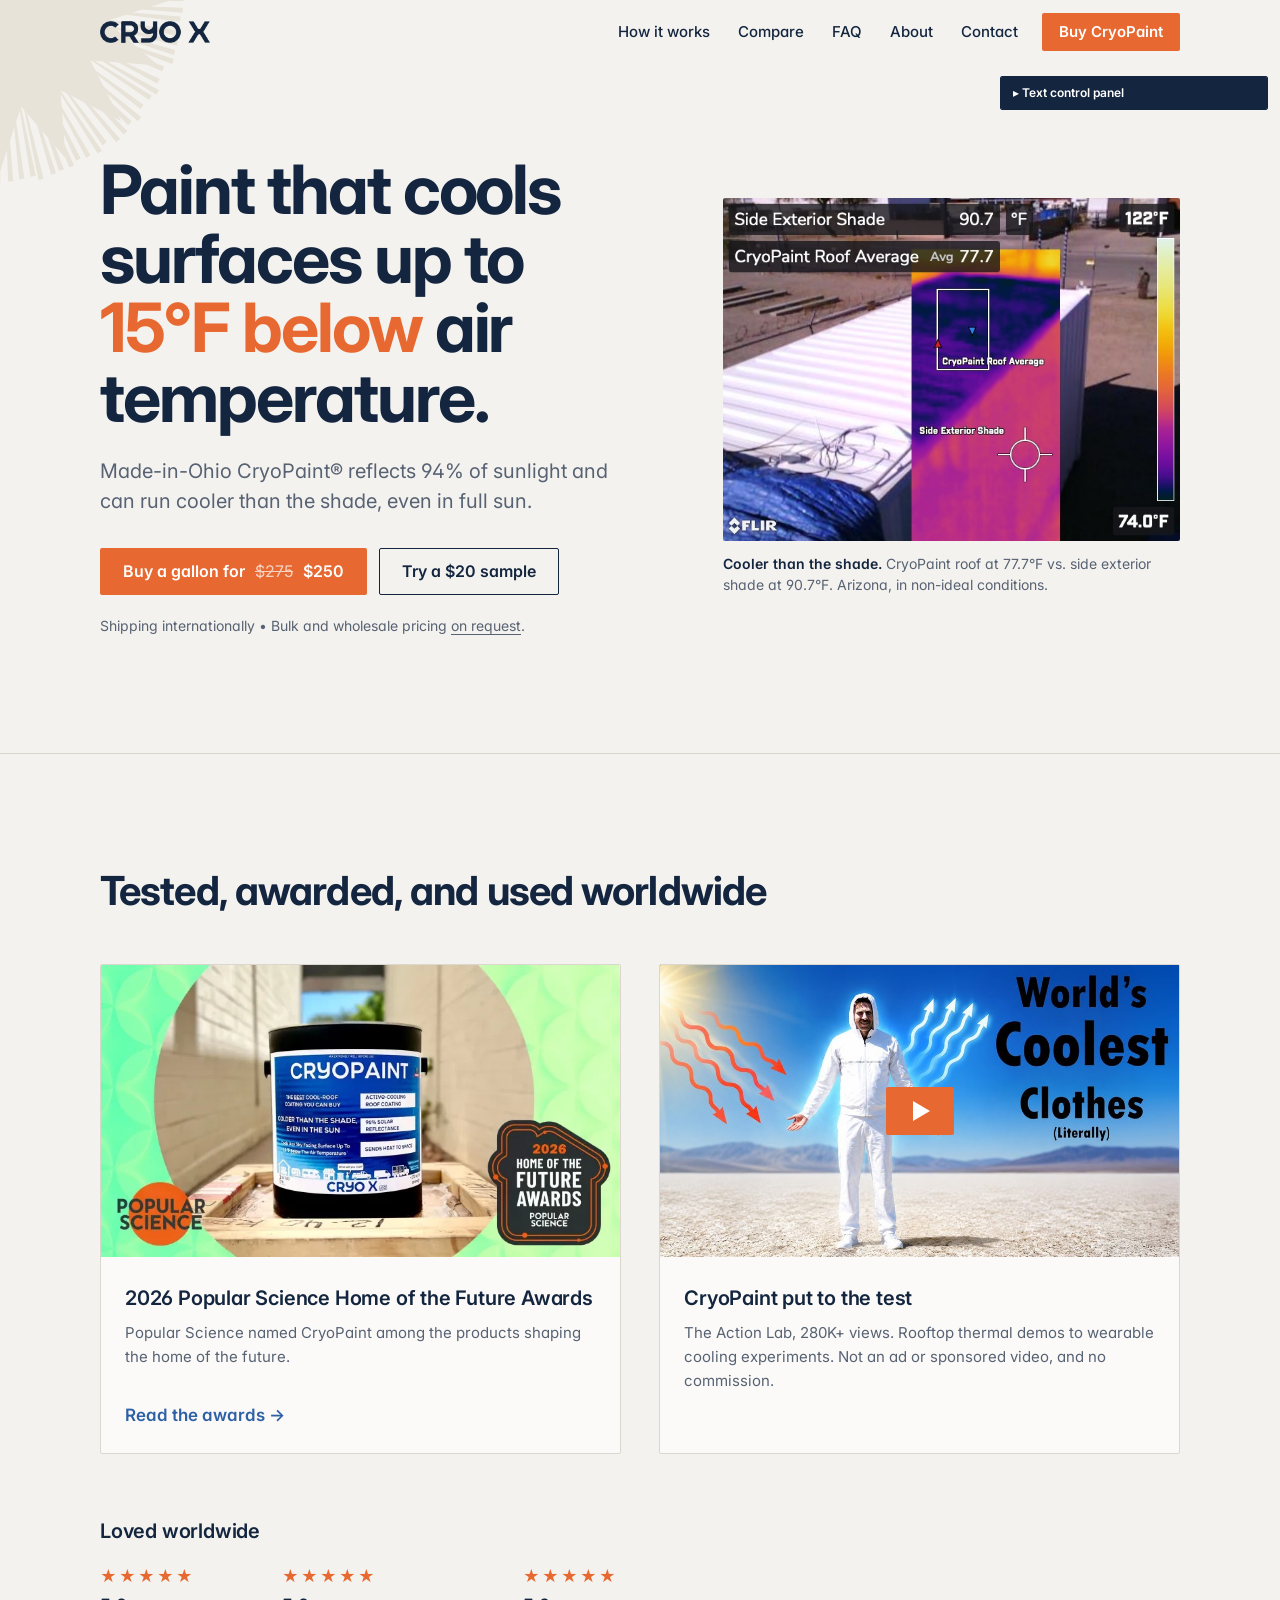
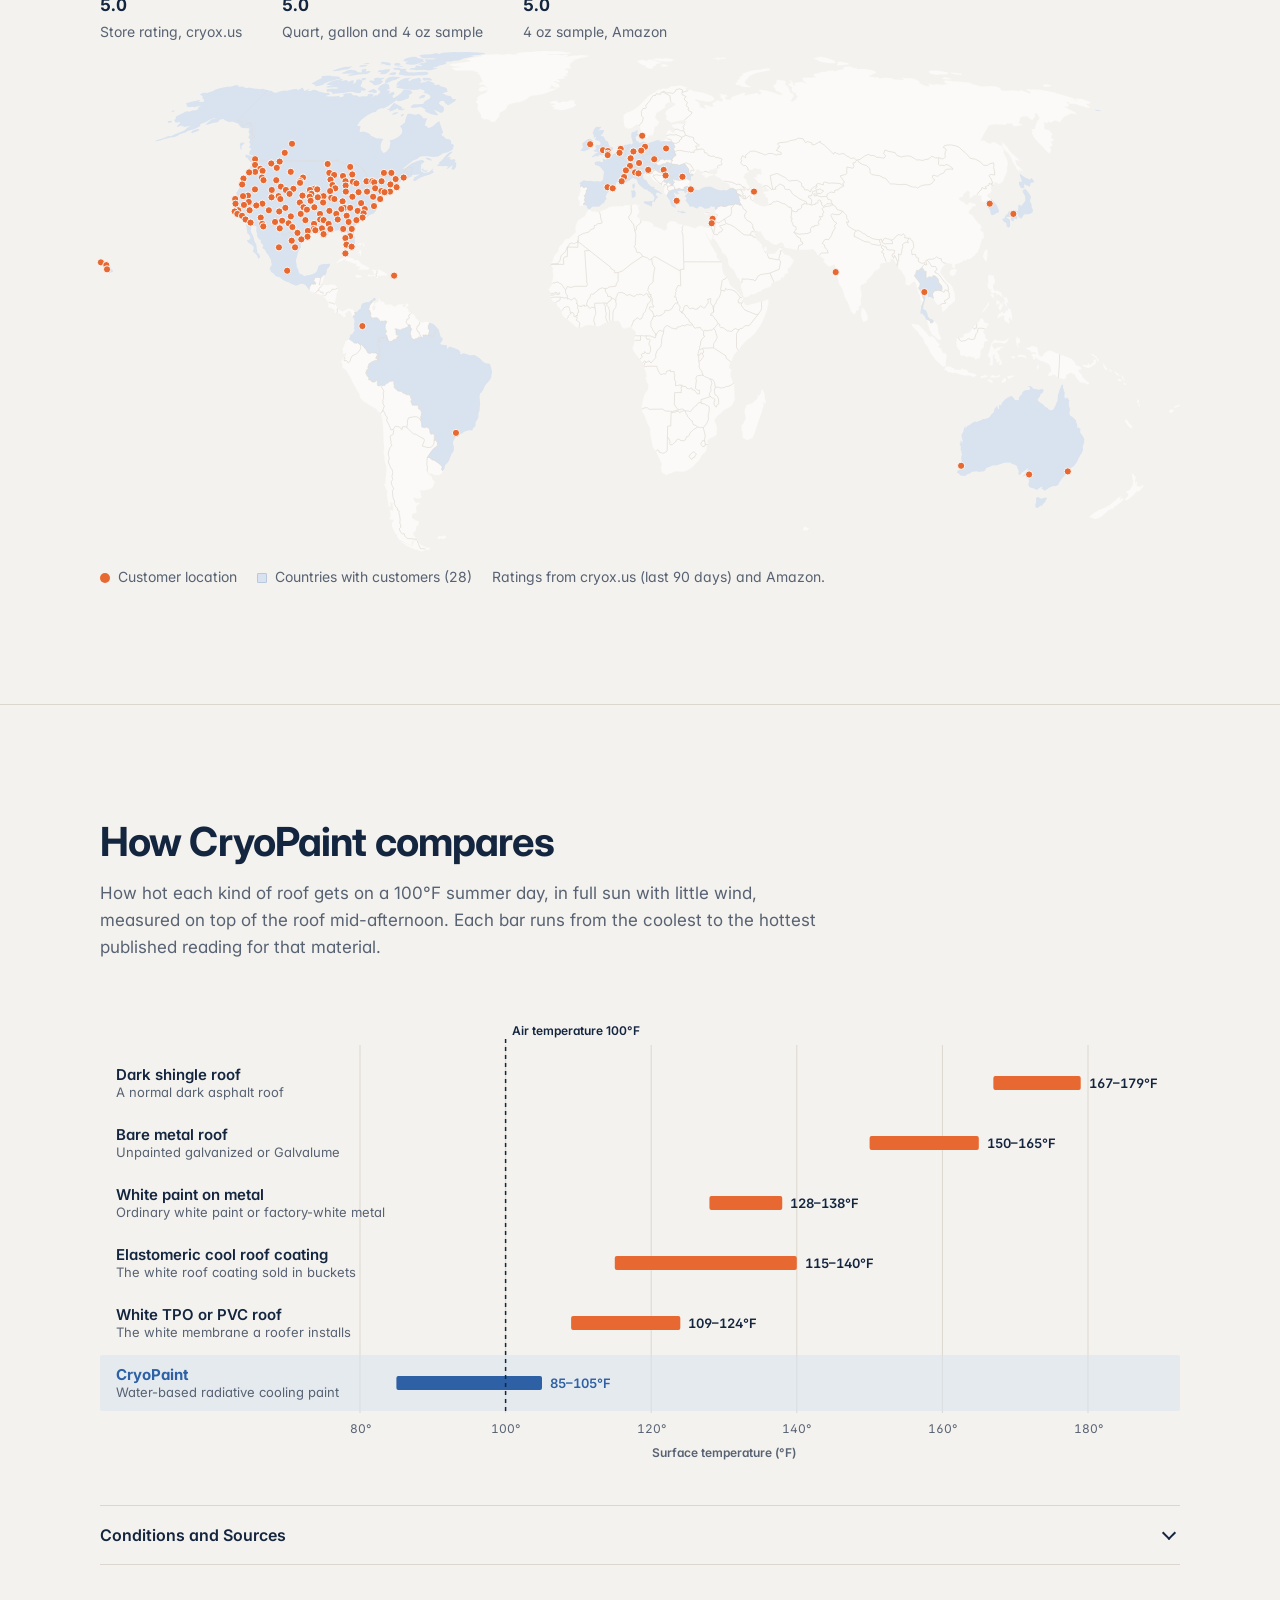
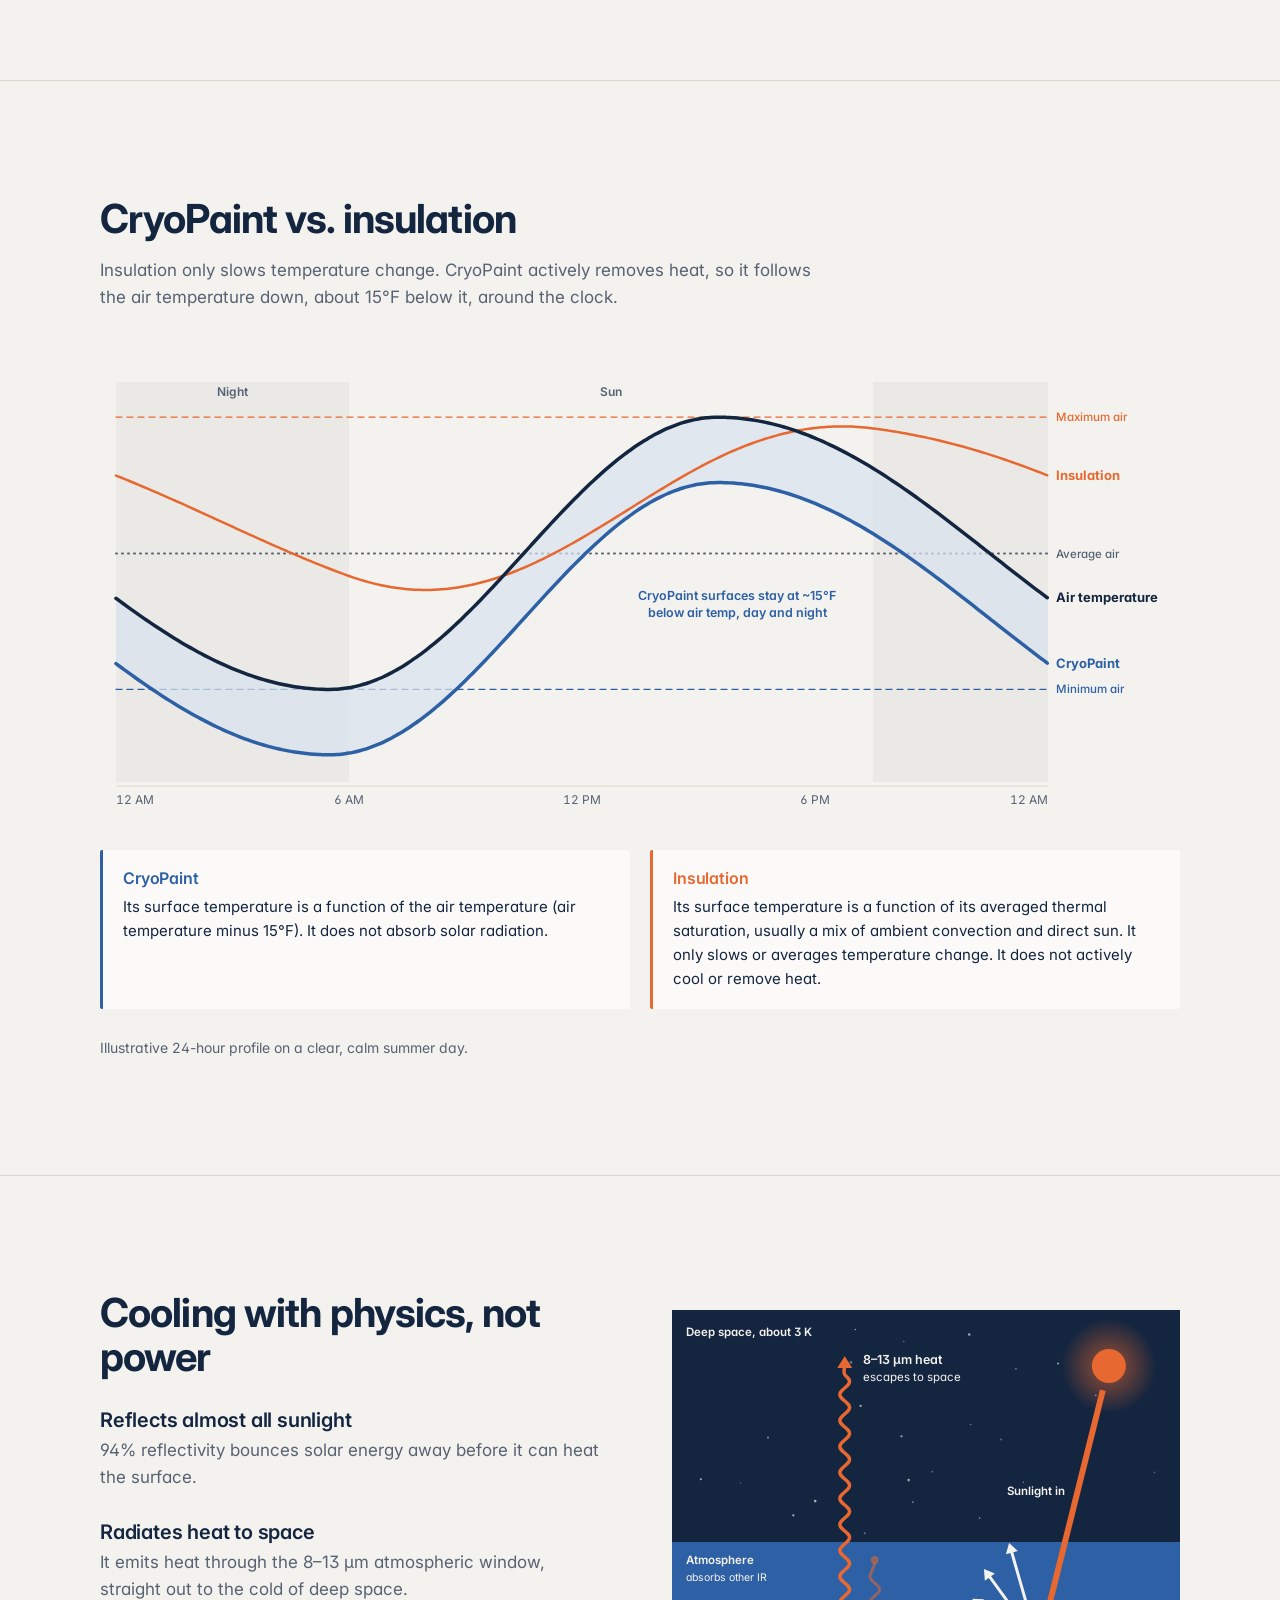
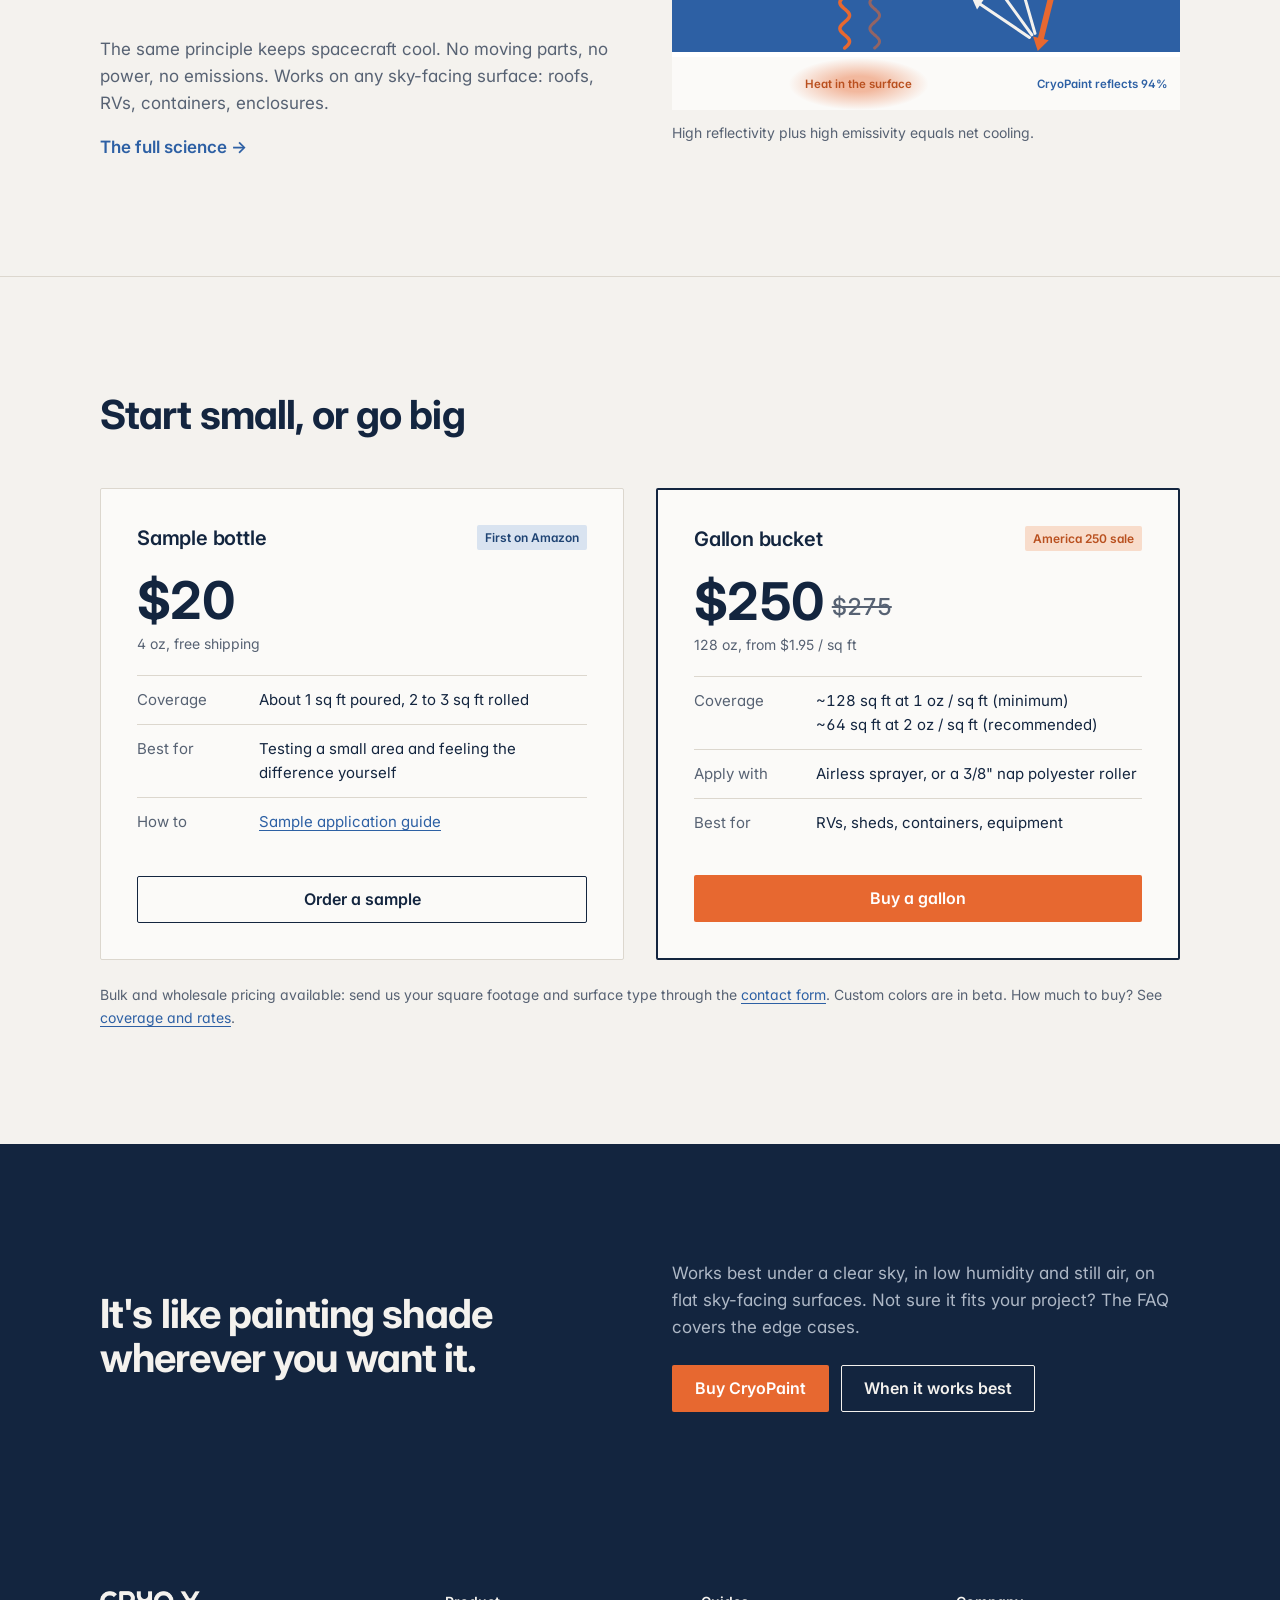
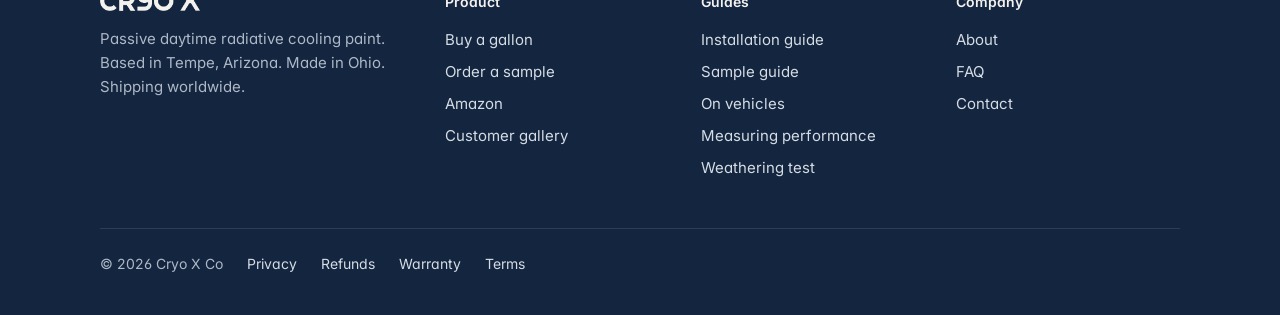
==== commit 21257993: "Refine homepage, add background sun and text control panel - Hero: new headline, intro and price but" ====
--- a/docs/index.html
+++ b/docs/index.html
@@ -11,12 +11,13 @@
 <link rel="preconnect" href="https://fonts.googleapis.com">
 <link rel="preconnect" href="https://fonts.gstatic.com" crossorigin>
 <link href="https://fonts.googleapis.com/css2?family=Inter:wght@400;500;600;700&display=swap" rel="stylesheet">
-<link rel="stylesheet" href="css/site.css?v=1793215789">
+<link rel="stylesheet" href="css/site.css?v=1793225307">
 </head>
 <body>
+<div class="bg-sun" aria-hidden="true"><img src="img/sun.svg?v=1793225307" alt=""></div>
 <header class="site-head">
   <div class="wrap">
-    <a class="brand" href="index.html" aria-label="Cryo X Co home"><img src="img/logo-ink.png" alt="Cryo X Co" width="140" height="22"></a>
+    <a class="brand" href="index.html" aria-label="Cryo X Co home"><img src="img/logo-ink.png" alt="Cryo X Co" width="110" height="22"></a>
     <nav class="nav" aria-label="Main">
       <a href="index.html#how">How it works</a>
       <a href="index.html#compare">Compare</a>
@@ -34,14 +35,13 @@
 <section class="hero">
   <div class="wrap grid-2">
     <div>
-      <span class="label">Passive daytime radiative cooling paint</span>
-      <h1 class="display">Cools surfaces up to <span class="hl">15°F below</span> the air temperature.</h1>
-      <p class="lede">CryoPaint® bounces away 94% of sunlight and radiates heat straight to space. It can run cooler than the shade, even in full sun.</p>
+      <h1 class="display">Paint that cools surfaces up to <span class="hl">15°F below</span> air temperature.</h1>
+      <p class="lede">Made-in-Ohio CryoPaint® reflects 94% of sunlight and can run cooler than the shade, even in full sun.</p>
       <div class="btn-row">
-        <a class="btn btn-primary" href="https://www.cryox.us/products/cryopaint-gallon?utm_source=cryox.co&amp;utm_medium=referral&amp;utm_campaign=buy_button">Buy a gallon, $250 <s>$275</s></a>
+        <a class="btn btn-primary" href="https://www.cryox.us/products/cryopaint-gallon?utm_source=cryox.co&amp;utm_medium=referral&amp;utm_campaign=buy_button">Buy a gallon for <s>$275</s> $250</a>
         <a class="btn btn-ghost" href="https://www.cryox.us/products/cryopaint-sample?utm_source=cryox.co&amp;utm_medium=referral&amp;utm_campaign=sample_button">Try a $20 sample</a>
       </div>
-      <p class="hero-meta">Shipping internationally. The first PDRC paint <a href="https://www.amazon.com/dp/B0H5G1BRLW">on Amazon</a>. Bulk and wholesale pricing on request.</p>
+      <p class="hero-meta">Shipping internationally • Bulk and wholesale pricing <a href="https://cryox.co/contact">on request</a>.</p>
     </div>
     <figure class="photo">
       <img src="img/thermal-shade.jpg" width="640" height="480" alt="Thermal image: CryoPaint-coated roof at 77.7°F next to exterior shade at 90.7°F">
@@ -50,157 +50,15 @@
   </div>
 </section>
 
-<section class="tight">
-  <div class="wrap">
-    <div class="stats">
-      <div class="stat">
-        <div class="big orange">94%</div>
-        <h3>Reflects sunlight</h3>
-        <p>Far more than regular white paint, so the surface never heats up in the first place.</p>
-      </div>
-      <div class="stat">
-        <div class="big blue">90%</div>
-        <h3>Radiates heat away</h3>
-        <p>Emissivity at 8–13 µm, the wavelengths that pass through the atmosphere to space.</p>
-      </div>
-      <div class="stat">
-        <div class="big">15°F</div>
-        <h3>Below air temperature</h3>
-        <p>It sheds more energy than it absorbs, even in direct sunlight.</p>
-      </div>
-    </div>
-    <p class="footnote">Values measured at the 1 oz / sq ft minimum over a white primer base coat. Thicker coats perform better.</p>
-  </div>
-</section>
-
-<section id="compare">
+<section id="proof">
   <div class="wrap">
     <div class="sec-head">
-      <span class="label">The comparison</span>
-      <h2>How CryoPaint compares</h2>
-      <p>How hot each kind of roof gets on a 100°F summer day, in full sun with little wind, measured on top of the roof mid-afternoon. Each bar runs from the coolest to the hottest published reading for that material.</p>
-    </div>
-    <div id="compare-chart" class="chart"></div>
-    <div class="chart-notes">
-      <p><strong>Test conditions.</strong> A 100°F day, clear sky, light wind, mid-afternoon, measured on the top surface of the roof in direct sun. No indoor, attic, under-deck or shaded readings.</p>
-      <p><strong>Method.</strong> Peak surface temperatures from published field measurements, adjusted to a common 100°F day using the air temperature each study recorded. Bare metal is quoted directly from the EPA. Every figure is cited below.</p>
-    </div>
-    <details class="sources">
-      <summary>Sources</summary>
-      <div class="details-body">
-        <div class="source-item">
-          <h4>Dark shingle roof, 167–179°F</h4>
-          <ul>
-            <li>171.3°F with air at 104°F. Black EPDM membrane, Long Island City NY, July 2011. Gaffin et al., <em>Environmental Research Letters</em> 7:014029 (2012), Table 3.</li>
-            <li>164.1°F with daily max air 85 to 95°F. Asphalt shingle panel, August 2000. Kriner, Miller &amp; Desjarlais, Oak Ridge National Laboratory, Buildings VIII, Table 2.</li>
-            <li>Corroboration: EPA, <em>Reducing Urban Heat Islands</em>, Ch. 4 (draft): black asphalt roofs reach 165 to 185°F at summer midday.</li>
-          </ul>
-        </div>
-        <div class="source-item">
-          <h4>Bare metal roof, 150–165°F</h4>
-          <ul>
-            <li>Quoted directly from EPA, <em>Reducing Urban Heat Islands</em>, Ch. 4 (draft).</li>
-            <li>Also measured: ORNL Buildings VIII, Table A-1: unpainted galvanized steel peaked at 156.0°F, 55% Al-Zn at 147.8°F (no air temperature published, so not used to set the bar).</li>
-          </ul>
-        </div>
-        <div class="source-item">
-          <h4>White paint on metal, 128–138°F</h4>
-          <ul>
-            <li>123.0°F with daily max air 85 to 95°F. White PVDF painted galvanized steel, weathered reflectance 0.610. ORNL Buildings VIII, Table 2.</li>
-            <li>Reflectance basis: 0.55 to 0.70 for white painted metal. <em>A Practical Guide to Cool Roofs and Cool Pavements</em>, Global Cool Cities Alliance, 2012.</li>
-          </ul>
-        </div>
-        <div class="source-item">
-          <h4>Elastomeric cool roof coating, 115–140°F</h4>
-          <ul>
-            <li>120°F with outdoor air peaking just under 105°F. Davis CA, July 1997. Akbari, Gartland &amp; Konopacki, LBNL, ACEEE Summer Study 1998.</li>
-            <li>135°F with outdoor air about 95°F. San Jose CA, August 1997. Same study.</li>
-            <li>127.6°F with air at 104°F. White acrylic elastomeric, MoMA Queens NY, July 2011. Gaffin et al. (2012).</li>
-          </ul>
-        </div>
-        <div class="source-item">
-          <h4>White TPO or PVC roof, 109–124°F</h4>
-          <ul>
-            <li>106.1°F with max outdoor air about 97°F. New white thermoplastic membrane, August 1998. Roodvoets, Miller &amp; Desjarlais, ORNL and Cool Roof Rating Council, Table 1.</li>
-            <li>127.6°F with air at 104°F. White TPO sample, Queens Botanical Garden NY, July 2011. Gaffin et al. (2012).</li>
-            <li>After three years of weathering the same membrane read 140.2°F (no air temperature published, so not used to set the bar).</li>
-          </ul>
-        </div>
-        <div class="source-item">
-          <h4>CryoPaint, 85–105°F</h4>
-          <ul>
-            <li>Rated 0 to 15°F below air temperature on sky-facing surfaces in direct sun, with 94% solar reflectance and 90% 8–13 µm emissivity. The top of the range is the worst case, a few degrees above air. Wind, humidity and tilt beyond 30 degrees reduce the margin.</li>
-            <li>This is a Cryo X Co product specification, not a third-party field measurement, and is the only bar not drawn from published literature.</li>
-          </ul>
-        </div>
-      </div>
-    </details>
-  </div>
-</section>
-
-<section id="insulation">
-  <div class="wrap">
-    <div class="sec-head">
-      <span class="label">Over a full day</span>
-      <h2>CryoPaint vs. insulation</h2>
-      <p>Insulation only slows temperature change. CryoPaint actively removes heat, so it follows the air temperature down, about 15°F below it, around the clock.</p>
-    </div>
-    <div class="legend" id="insulation-legend" hidden>
-      <span><i style="background:var(--ink)"></i>Air temperature</span>
-      <span><i style="background:var(--orange)"></i>Insulation</span>
-      <span><i style="background:var(--blue)"></i>CryoPaint</span>
-    </div>
-    <div id="insulation-chart" class="chart"></div>
-    <div class="callouts">
-      <div class="callout">
-        <h3 class="hl-blue">CryoPaint</h3>
-        <p>Its surface temperature is a function of the air temperature (air temperature minus 15°F). It does not absorb solar radiation.</p>
-      </div>
-      <div class="callout orange">
-        <h3 class="hl">Insulation</h3>
-        <p>Its surface temperature is a function of its averaged thermal saturation, usually a mix of ambient convection and direct sun. It only slows or averages temperature change. It does not actively cool or remove heat.</p>
-      </div>
-    </div>
-    <p class="footnote">Illustrative 24-hour profile on a clear, calm summer day.</p>
-  </div>
-</section>
-
-<section id="how">
-  <div class="wrap grid-2">
-    <div>
-      <span class="label">How it works</span>
-      <h2>Cooling with physics, not power</h2>
-      <div class="points">
-        <div class="point">
-          <div class="n hl">01</div>
-          <div><h3>Reflects almost all sunlight</h3><p>94% reflectivity bounces solar energy away before it can heat the surface.</p></div>
-        </div>
-        <div class="point">
-          <div class="n hl-blue">02</div>
-          <div><h3>Radiates heat to space</h3><p>It emits heat through the 8–13 µm atmospheric window, straight out to the cold of deep space.</p></div>
-        </div>
-      </div>
-      <p class="muted">The same principle keeps spacecraft cool. No moving parts, no power, no emissions. Works on any sky-facing surface: roofs, RVs, containers, enclosures.</p>
-      <p><a class="text-link" href="https://cryox.co/how-it-works">The full science</a></p>
-    </div>
-    <figure>
-      <div id="how-diagram" class="chart"></div>
-      <figcaption>High reflectivity plus high emissivity equals net cooling.</figcaption>
-    </figure>
-  </div>
-</section>
-
-<section id="proof">
-  <div class="wrap">
-    <div class="sec-head">
-      <span class="label">Proof</span>
       <h2>Tested, awarded, and used worldwide</h2>
     </div>
     <div class="proof">
       <article class="card">
         <a href="https://www.popsci.com/gear/home-of-the-future-awards-2026/"><img src="img/popsci.webp" width="768" height="432" alt="Winner of the 2026 Popular Science Home of the Future Awards" loading="lazy"></a>
         <div class="card-body">
-          <span class="label">Award winner</span>
           <h3>2026 Popular Science Home of the Future Awards</h3>
           <p>Popular Science named CryoPaint among the products shaping the home of the future.</p>
           <a class="text-link" href="https://www.popsci.com/gear/home-of-the-future-awards-2026/">Read the awards</a>
@@ -212,9 +70,8 @@
           <span class="play" aria-hidden="true"></span>
         </button>
         <div class="card-body">
-          <span class="label">The Action Lab, 280K+ views</span>
           <h3>CryoPaint put to the test</h3>
-          <p>Rooftop thermal demos to wearable cooling experiments. Not an ad or sponsored video, and no commission.</p>
+          <p>The Action Lab, 280K+ views. Rooftop thermal demos to wearable cooling experiments. Not an ad or sponsored video, and no commission.</p>
         </div>
       </article>
     </div>
@@ -236,10 +93,121 @@
   </div>
 </section>
 
+<section id="compare">
+  <div class="wrap">
+    <div class="sec-head">
+      <h2>How CryoPaint compares</h2>
+      <p>How hot each kind of roof gets on a 100°F summer day, in full sun with little wind, measured on top of the roof mid-afternoon. Each bar runs from the coolest to the hottest published reading for that material.</p>
+    </div>
+    <div id="compare-chart" class="chart"></div>
+    <details class="sources">
+      <summary>Conditions and Sources</summary>
+      <div class="details-body">
+        <div class="chart-notes">
+          <p><strong>Test conditions.</strong> A 100°F day, clear sky, light wind, mid-afternoon, measured on the top surface of the roof in direct sun. No indoor, attic, under-deck or shaded readings.</p>
+          <p><strong>Method.</strong> Peak surface temperatures from published field measurements, adjusted to a common 100°F day using the air temperature each study recorded. Bare metal is quoted directly from the EPA. Every figure is cited below.</p>
+        </div>
+        <div class="source-item">
+          <h4>Dark shingle roof, 167–179°F</h4>
+          <ul>
+            <li>171.3°F with air at 104°F. Black EPDM membrane, Long Island City NY, July 2011. Gaffin et al., <em>Environmental Research Letters</em> 7:014029 (2012), Table 3.</li>
+            <li>164.1°F with daily max air 85 to 95°F. Asphalt shingle panel, August 2000. Kriner, Miller &amp; Desjarlais, Oak Ridge National Laboratory, Buildings VIII, Table 2.</li>
+            <li>Corroboration: EPA, <em>Reducing Urban Heat Islands</em>, Ch. 4 (draft): black asphalt roofs reach 165 to 185°F at summer midday.</li>
+          </ul>
+        </div>
+        <div class="source-item">
+          <h4>Bare metal roof, 150–165°F</h4>
+          <ul>
+            <li>Quoted directly from EPA, <em>Reducing Urban Heat Islands</em>, Ch. 4 (draft).</li>
+            <li>Also measured: ORNL Buildings VIII, Table A-1: unpainted galvanized steel peaked at 156.0°F, 55% Al-Zn at 147.8°F (no air temperature published, so not used to set the bar).</li>
+          </ul>
+        </div>
+        <div class="source-item">
+          <h4>White paint on metal, 128–138°F</h4>
+          <ul>
+            <li>123.0°F with daily max air 85 to 95°F. White PVDF painted galvanized steel, weathered reflectance 0.610. ORNL Buildings VIII, Table 2.</li>
+            <li>Reflectance basis: 0.55 to 0.70 for white painted metal. <em>A Practical Guide to Cool Roofs and Cool Pavements</em>, Global Cool Cities Alliance, 2012.</li>
+          </ul>
+        </div>
+        <div class="source-item">
+          <h4>Elastomeric cool roof coating, 115–140°F</h4>
+          <ul>
+            <li>120°F with outdoor air peaking just under 105°F. Davis CA, July 1997. Akbari, Gartland &amp; Konopacki, LBNL, ACEEE Summer Study 1998.</li>
+            <li>135°F with outdoor air about 95°F. San Jose CA, August 1997. Same study.</li>
+            <li>127.6°F with air at 104°F. White acrylic elastomeric, MoMA Queens NY, July 2011. Gaffin et al. (2012).</li>
+          </ul>
+        </div>
+        <div class="source-item">
+          <h4>White TPO or PVC roof, 109–124°F</h4>
+          <ul>
+            <li>106.1°F with max outdoor air about 97°F. New white thermoplastic membrane, August 1998. Roodvoets, Miller &amp; Desjarlais, ORNL and Cool Roof Rating Council, Table 1.</li>
+            <li>127.6°F with air at 104°F. White TPO sample, Queens Botanical Garden NY, July 2011. Gaffin et al. (2012).</li>
+            <li>After three years of weathering the same membrane read 140.2°F (no air temperature published, so not used to set the bar).</li>
+          </ul>
+        </div>
+        <div class="source-item">
+          <h4>CryoPaint, 85–105°F</h4>
+          <ul>
+            <li>Rated 0 to 15°F below air temperature on sky-facing surfaces in direct sun, with 94% solar reflectance and 90% 8–13 µm emissivity. The top of the range is the worst case, a few degrees above air. Wind, humidity and tilt beyond 30 degrees reduce the margin.</li>
+            <li>This is a Cryo X Co product specification, not a third-party field measurement, and is the only bar not drawn from published literature.</li>
+          </ul>
+        </div>
+      </div>
+    </details>
+  </div>
+</section>
+
+<section id="insulation">
+  <div class="wrap">
+    <div class="sec-head">
+      <h2>CryoPaint vs. insulation</h2>
+      <p>Insulation only slows temperature change. CryoPaint actively removes heat, so it follows the air temperature down, about 15°F below it, around the clock.</p>
+    </div>
+    <div class="legend" id="insulation-legend" hidden>
+      <span><i style="background:var(--ink)"></i>Air temperature</span>
+      <span><i style="background:var(--orange)"></i>Insulation</span>
+      <span><i style="background:var(--blue)"></i>CryoPaint</span>
+    </div>
+    <div id="insulation-chart" class="chart"></div>
+    <div class="callouts">
+      <div class="callout">
+        <h3 class="hl-blue">CryoPaint</h3>
+        <p>Its surface temperature is a function of the air temperature (air temperature minus 15°F). It does not absorb solar radiation.</p>
+      </div>
+      <div class="callout orange">
+        <h3 class="hl">Insulation</h3>
+        <p>Its surface temperature is a function of its averaged thermal saturation, usually a mix of ambient convection and direct sun. It only slows or averages temperature change. It does not actively cool or remove heat.</p>
+      </div>
+    </div>
+    <p class="footnote">Illustrative 24-hour profile on a clear, calm summer day.</p>
+  </div>
+</section>
+
+<section id="how">
+  <div class="wrap grid-2">
+    <div>
+      <h2>Cooling with physics, not power</h2>
+      <div class="points">
+        <div class="point">
+          <div><h3>Reflects almost all sunlight</h3><p>94% reflectivity bounces solar energy away before it can heat the surface.</p></div>
+        </div>
+        <div class="point">
+          <div><h3>Radiates heat to space</h3><p>It emits heat through the 8–13 µm atmospheric window, straight out to the cold of deep space.</p></div>
+        </div>
+      </div>
+      <p class="muted">The same principle keeps spacecraft cool. No moving parts, no power, no emissions. Works on any sky-facing surface: roofs, RVs, containers, enclosures.</p>
+      <p><a class="text-link" href="https://cryox.co/how-it-works">The full science</a></p>
+    </div>
+    <figure>
+      <div id="how-diagram" class="chart"></div>
+      <figcaption>High reflectivity plus high emissivity equals net cooling.</figcaption>
+    </figure>
+  </div>
+</section>
+
 <section id="buy">
   <div class="wrap">
     <div class="sec-head">
-      <span class="label">Pricing</span>
       <h2>Start small, or go big</h2>
     </div>
     <div class="prices">
@@ -289,7 +257,7 @@
   <div class="wrap">
     <div class="cols">
       <div>
-        <a class="brand" href="index.html"><img src="img/logo-light.png" alt="Cryo X Co" width="128" height="20"></a>
+        <a class="brand" href="index.html"><img src="img/logo-light.png" alt="Cryo X Co" width="100" height="20"></a>
         <p>Passive daytime radiative cooling paint. Based in Tempe, Arizona. Made in Ohio. Shipping worldwide.</p>
       </div>
       <div>
@@ -331,6 +299,7 @@
 </footer>
 <script src="vendor/d3.min.js"></script>
 <script src="vendor/topojson-client.min.js"></script>
-<script src="js/site.js?v=1793215789"></script>
+<script src="js/site.js?v=1793225307"></script>
+<script src="js/panel.js?v=1793225307"></script>
 </body>
 </html>
--- a/docs/css/site.css
+++ b/docs/css/site.css
@@ -15,6 +15,12 @@
 
   /* Type scale: one family, five steps. */
   --font: "Inter", system-ui, -apple-system, "Segoe UI", sans-serif;
+  --fallback: system-ui, -apple-system, "Segoe UI", sans-serif;
+  /* Per-role type settings (the text control panel overrides these). */
+  --h1-font: 'Inter'; --h1-weight: 700; --h1-size: 1; --h1-lead: 1.02; --h1-track: -0.03em;
+  --h2-font: 'Inter'; --h2-weight: 700; --h2-size: 1; --h2-lead: 1.1; --h2-track: -0.022em;
+  --h3-font: 'Inter'; --h3-weight: 600; --h3-size: 1; --h3-lead: 1.3; --h3-track: -0.01em;
+  --body-font: 'Inter'; --body-weight: 400; --body-size: 1; --body-lead: 1.6; --body-track: 0em;
   --fs-display: clamp(2.5rem, 1.6rem + 3.6vw, 4.25rem);
   --fs-h2: clamp(1.75rem, 1.35rem + 1.6vw, 2.5rem);
   --fs-h3: 1.25rem;
@@ -24,7 +30,8 @@
 
   --wrap: 1160px;
   --gutter: clamp(16px, 4vw, 40px);
-  --section: clamp(64px, 9vw, 120px);
+  --section-scale: 1;
+  --section: calc(clamp(64px, 9vw, 120px) * var(--section-scale));
 }
 
 *, *::before, *::after { box-sizing: border-box; }
@@ -34,7 +41,11 @@
   margin: 0;
   background: var(--bg);
   color: var(--ink);
-  font: 400 var(--fs-body)/1.6 var(--font);
+  font-family: var(--body-font), var(--fallback);
+  font-weight: var(--body-weight);
+  font-size: calc(var(--fs-body) * var(--body-size));
+  line-height: var(--body-lead);
+  letter-spacing: var(--body-track);
   font-feature-settings: "cv11", "ss01";
   -webkit-font-smoothing: antialiased;
 }
@@ -45,17 +56,26 @@
 
 /* ---------- Type ---------- */
 h1, h2, h3, h4 { margin: 0; color: var(--ink); font-weight: 700; }
-.display { font-size: var(--fs-display); line-height: 1.02; letter-spacing: -0.03em; }
-h2, .h2 { font-size: var(--fs-h2); line-height: 1.1; letter-spacing: -0.022em; }
-h3, .h3 { font-size: var(--fs-h3); line-height: 1.3; font-weight: 600; letter-spacing: -0.01em; }
+.display {
+  font-family: var(--h1-font), var(--fallback); font-weight: var(--h1-weight);
+  font-size: calc(var(--fs-display) * var(--h1-size)); line-height: var(--h1-lead); letter-spacing: var(--h1-track);
+}
+h2, .h2 {
+  font-family: var(--h2-font), var(--fallback); font-weight: var(--h2-weight);
+  font-size: calc(var(--fs-h2) * var(--h2-size)); line-height: var(--h2-lead); letter-spacing: var(--h2-track);
+}
+h3, .h3 {
+  font-family: var(--h3-font), var(--fallback); font-weight: var(--h3-weight);
+  font-size: calc(var(--fs-h3) * var(--h3-size)); line-height: var(--h3-lead); letter-spacing: var(--h3-track);
+}
+h4 { font-family: var(--h3-font), var(--fallback); }
 p { margin: 0 0 1em; }
 p:last-child { margin-bottom: 0; }
 .lede { font-size: 1.25rem; line-height: 1.5; color: var(--ink-2); max-width: 40ch; }
 .small, small { font-size: var(--fs-small); line-height: 1.5; }
 .muted { color: var(--ink-2); }
 .label {
-  font-size: var(--fs-label); font-weight: 600; letter-spacing: 0.09em;
-  text-transform: uppercase; color: var(--ink-2);
+  font-size: var(--fs-small); font-weight: 600; color: var(--ink-2);
 }
 .num { font-variant-numeric: tabular-nums; }
 .hl { color: var(--orange); }
@@ -83,13 +103,25 @@
 /* ---------- Header ---------- */
 .site-head {
   position: sticky; top: 0; z-index: 20;
+  border-bottom: 1px solid transparent;
+  transition: background-color .2s, border-color .2s;
+}
+/* Clear at the top so the corner sun shows; fills in once the page scrolls. */
+.site-head.scrolled {
   background: rgba(244, 242, 238, 0.92);
   backdrop-filter: saturate(1.4) blur(10px);
   -webkit-backdrop-filter: saturate(1.4) blur(10px);
-  border-bottom: 1px solid var(--rule);
+  border-bottom-color: var(--rule);
 }
 .site-head .wrap { display: flex; align-items: center; gap: 24px; height: 64px; }
 .brand img { height: 22px; width: auto; }
+
+/* Background sun: sits just above the page color, under everything else. One turn per minute. */
+.bg-sun { position: absolute; top: 0; left: 0; width: 15vw; height: 15vw; overflow: hidden; pointer-events: none; z-index: 0; }
+.bg-sun img { position: absolute; top: -15vw; left: -15vw; width: 30vw; height: 30vw; max-width: none; animation: sun-spin 120s linear infinite; }
+@keyframes sun-spin { to { transform: rotate(360deg); } }
+@media (prefers-reduced-motion: reduce) { .bg-sun img { animation: none; } }
+main, .site-foot { position: relative; z-index: 1; }
 .nav { display: flex; gap: 28px; margin-left: auto; font-size: 0.9375rem; font-weight: 500; }
 .nav a { color: var(--ink); text-decoration: none; }
 .nav a:hover, .nav a[aria-current="page"] { color: var(--orange); }
@@ -115,7 +147,10 @@
 .btn {
   display: inline-flex; align-items: center; gap: 10px;
   padding: 13px 22px; border-radius: var(--radius);
-  font: 600 1rem/1.2 var(--font); text-decoration: none; white-space: nowrap;
+  /* Tied to the Body role: same face, size scale and tracking; weight stays two steps above body. */
+  font-family: var(--body-font), var(--fallback); font-weight: calc(var(--body-weight) + 200);
+  font-size: calc(1rem * var(--body-size)); line-height: 1.2; letter-spacing: var(--body-track);
+  text-decoration: none; white-space: nowrap;
   border: 1px solid transparent; cursor: pointer;
   transition: background-color .15s, color .15s, border-color .15s;
 }
@@ -125,7 +160,7 @@
 .btn-ghost:hover { background: var(--ink); color: var(--bg); }
 .band-ink .btn-ghost { color: var(--bg); border-color: var(--bg); }
 .band-ink .btn-ghost:hover { background: var(--bg); color: var(--ink); }
-.btn-sm { padding: 9px 16px; font-size: 0.9375rem; }
+.btn-sm { padding: 9px 16px; font-size: calc(0.9375rem * var(--body-size)); }
 .btn s { opacity: 0.7; font-weight: 400; }
 .btn-row { display: flex; flex-wrap: wrap; gap: 12px; align-items: center; }
 .text-link { font-weight: 600; text-decoration: none; }
@@ -135,7 +170,7 @@
 /* The few remaining pills */
 .tag {
   display: inline-block; padding: 3px 8px; border-radius: var(--radius);
-  font-size: var(--fs-label); font-weight: 600; letter-spacing: 0.06em; text-transform: uppercase;
+  font-size: var(--fs-label); font-weight: 600;
   background: var(--orange-tint); color: var(--orange-dark);
 }
 .tag.blue { background: var(--blue-tint); color: var(--blue-dark); }
@@ -176,7 +211,7 @@
 /* ---------- Charts ---------- */
 .chart { width: 100%; position: relative; }
 .chart svg { overflow: visible; }
-.chart text { font-family: var(--font); fill: var(--ink); }
+.chart text { font-family: var(--body-font), var(--fallback); fill: var(--ink); }
 .chart .axis text { font-size: 12px; fill: var(--ink-2); font-variant-numeric: tabular-nums; }
 .chart .axis line, .chart .grid line { stroke: var(--rule); }
 .chart .axis path { display: none; }
@@ -211,6 +246,7 @@
 .details-body p { margin-bottom: 0.8em; }
 .sources { margin-top: 40px; }
 .sources summary { font-size: 1rem; }
+.sources .chart-notes { margin: 0 0 28px; grid-template-columns: 1fr; gap: 12px; }
 .source-item { margin-bottom: 24px; font-size: var(--fs-small); }
 .source-item h4 { font-size: 0.9375rem; margin-bottom: 4px; }
 .source-item ul { margin: 8px 0 0; padding-left: 18px; }
@@ -218,10 +254,6 @@
 
 /* ---------- How it works ---------- */
 .points { display: grid; gap: 28px; margin: 28px 0 32px; }
-.point { display: grid; grid-template-columns: 56px 1fr; gap: 16px; align-items: start; }
-.point .n {
-  font-size: 1.75rem; font-weight: 700; line-height: 1.1; letter-spacing: -0.02em; font-variant-numeric: tabular-nums;
-}
 .point h3 { margin-bottom: 4px; }
 .point p { color: var(--ink-2); }
 
@@ -272,7 +304,7 @@
 /* ---------- Tables ---------- */
 .table-wrap { overflow-x: auto; -webkit-overflow-scrolling: touch; border-top: 2px solid var(--ink); }
 table { width: 100%; border-collapse: collapse; font-size: 0.9375rem; min-width: 640px; }
-th { text-align: left; font-size: var(--fs-label); text-transform: uppercase; letter-spacing: 0.08em; color: var(--ink-2); font-weight: 600; padding: 12px 16px 12px 0; border-bottom: 1px solid var(--rule); }
+th { text-align: left; font-size: var(--fs-small); color: var(--ink-2); font-weight: 600; padding: 12px 16px 12px 0; border-bottom: 1px solid var(--rule); }
 td { padding: 14px 16px 14px 0; border-bottom: 1px solid var(--rule); vertical-align: top; }
 td:first-child { font-weight: 600; white-space: nowrap; }
 td .muted { display: block; font-weight: 400; font-size: var(--fs-small); }
@@ -315,10 +347,49 @@
 /* ---------- Footer ---------- */
 .site-foot { background: var(--ink); color: #AEB8C6; padding: 64px 0 40px; font-size: 0.9375rem; }
 .site-foot .cols { display: grid; grid-template-columns: 1.4fr 1fr 1fr 1fr; gap: 32px; }
-.site-foot h4 { color: var(--bg); font-size: var(--fs-label); text-transform: uppercase; letter-spacing: 0.09em; margin-bottom: 14px; }
+.site-foot h4 { color: var(--bg); font-size: var(--fs-small); font-weight: 600; margin-bottom: 14px; }
 .site-foot ul { list-style: none; margin: 0; padding: 0; display: grid; gap: 8px; }
 .site-foot a { color: #D6DCE4; text-decoration: none; }
 .site-foot a:hover { color: var(--orange); }
 .site-foot .brand img { height: 20px; margin-bottom: 16px; }
 .site-foot .legal { margin-top: 48px; padding-top: 24px; border-top: 1px solid #2A3D59; display: flex; flex-wrap: wrap; gap: 8px 24px; font-size: var(--fs-small); }
 @media (max-width: 860px) { .site-foot .cols { grid-template-columns: 1fr 1fr; } }
+
+/* ---------- Text control panel (design tool; fixed look, ignores the panel's own picks) ---------- */
+#type-panel {
+  position: fixed; top: 76px; right: 12px; z-index: 300; width: 268px;
+  background: #fff; border: 1px solid var(--ink); border-radius: var(--radius);
+  font: 400 12px/1.4 "Inter", var(--fallback); letter-spacing: 0; color: var(--ink);
+  max-height: calc(100vh - 100px); overflow-y: auto;
+}
+#type-panel.collapsed #type-panel-body { display: none; }
+#type-panel-toggle {
+  width: 100%; text-align: left; background: var(--ink); color: #fff; border: 0; padding: 9px 12px;
+  font: 600 12px/1.2 "Inter", var(--fallback); cursor: pointer;
+}
+#type-panel-body { padding: 4px 12px 12px; }
+#type-panel .pgroup { border-top: 1px solid var(--rule); margin-top: 10px; padding-top: 8px; }
+#type-panel .pgroup:first-child { border-top: 0; margin-top: 4px; }
+#type-panel .ptitle { font-weight: 600; color: var(--orange); margin-bottom: 4px; }
+#type-panel .prow { display: grid; grid-template-columns: 60px 1fr 52px; gap: 6px; align-items: center; margin: 5px 0; }
+#type-panel .prow.wide { grid-template-columns: 60px 1fr; }
+#type-panel label { color: var(--ink-2); }
+#type-panel select, #type-panel input[type=number] {
+  font: 12px "Inter", var(--fallback); color: var(--ink); background: #fff;
+  border: 1px solid var(--rule); border-radius: var(--radius); padding: 3px 4px; width: 100%;
+}
+#type-panel input[type=range] { width: 100%; accent-color: var(--orange); }
+#type-panel .pactions { display: flex; gap: 6px; margin-top: 12px; padding-top: 10px; border-top: 1px solid var(--rule); }
+#type-panel .pactions button {
+  flex: 1; padding: 7px 8px; font: 600 12px "Inter", var(--fallback); cursor: pointer;
+  border: 1px solid var(--ink); border-radius: var(--radius); background: #fff; color: var(--ink);
+}
+#type-panel .pactions button:hover { background: var(--ink); color: #fff; }
+@media (max-width: 620px), (pointer: coarse) and (max-height: 500px) { #type-panel { display: none; } }
+#type-panel .pcheck { display: flex; align-items: center; gap: 8px; margin: 8px 0 2px; color: var(--ink); cursor: pointer; }
+#type-panel .pcheck input { accent-color: var(--orange); margin: 0; }
+
+/* Stars in the how-it-works diagram: slow, out-of-phase twinkle. */
+.chart .twinkle { opacity: var(--o); animation: twinkle 5s ease-in-out infinite; }
+@keyframes twinkle { 0%, 100% { opacity: var(--o); } 50% { opacity: calc(var(--o) * 0.2); } }
+@media (prefers-reduced-motion: reduce) { .chart .twinkle { animation: none; } }
